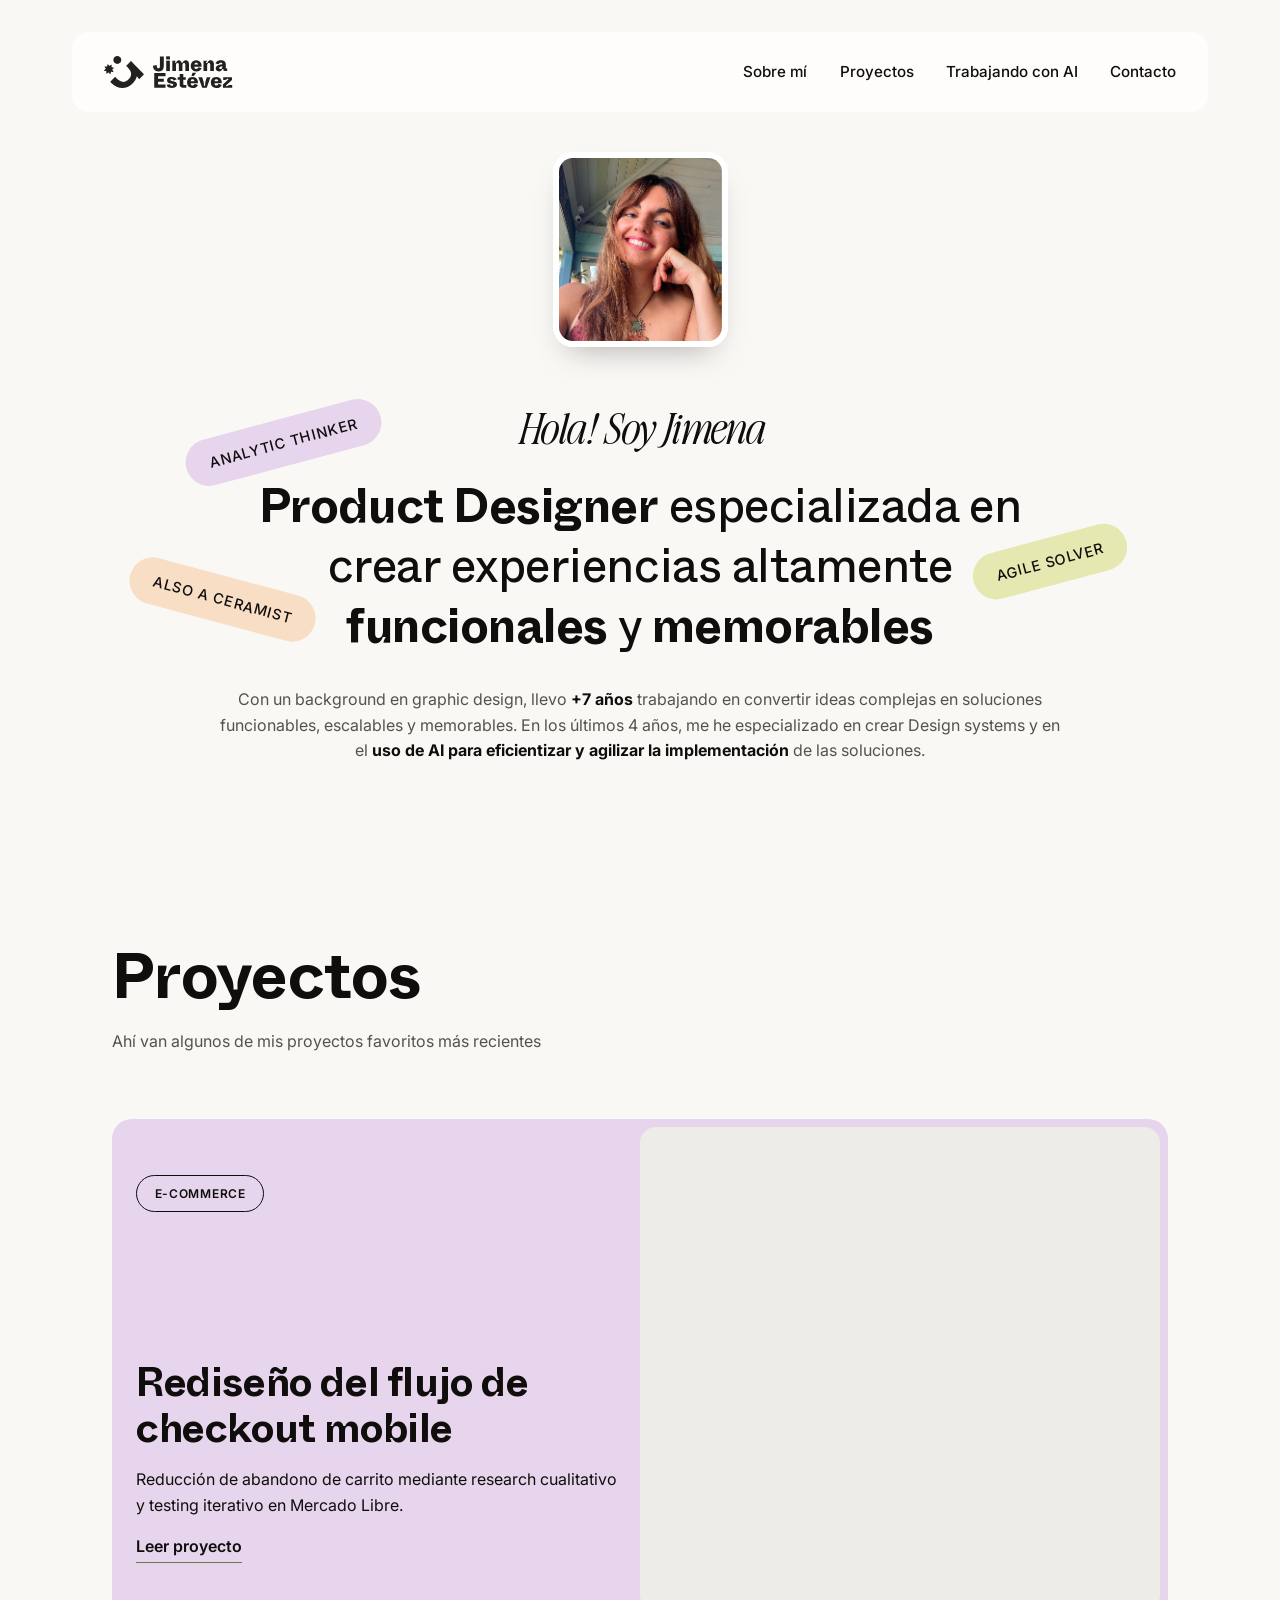
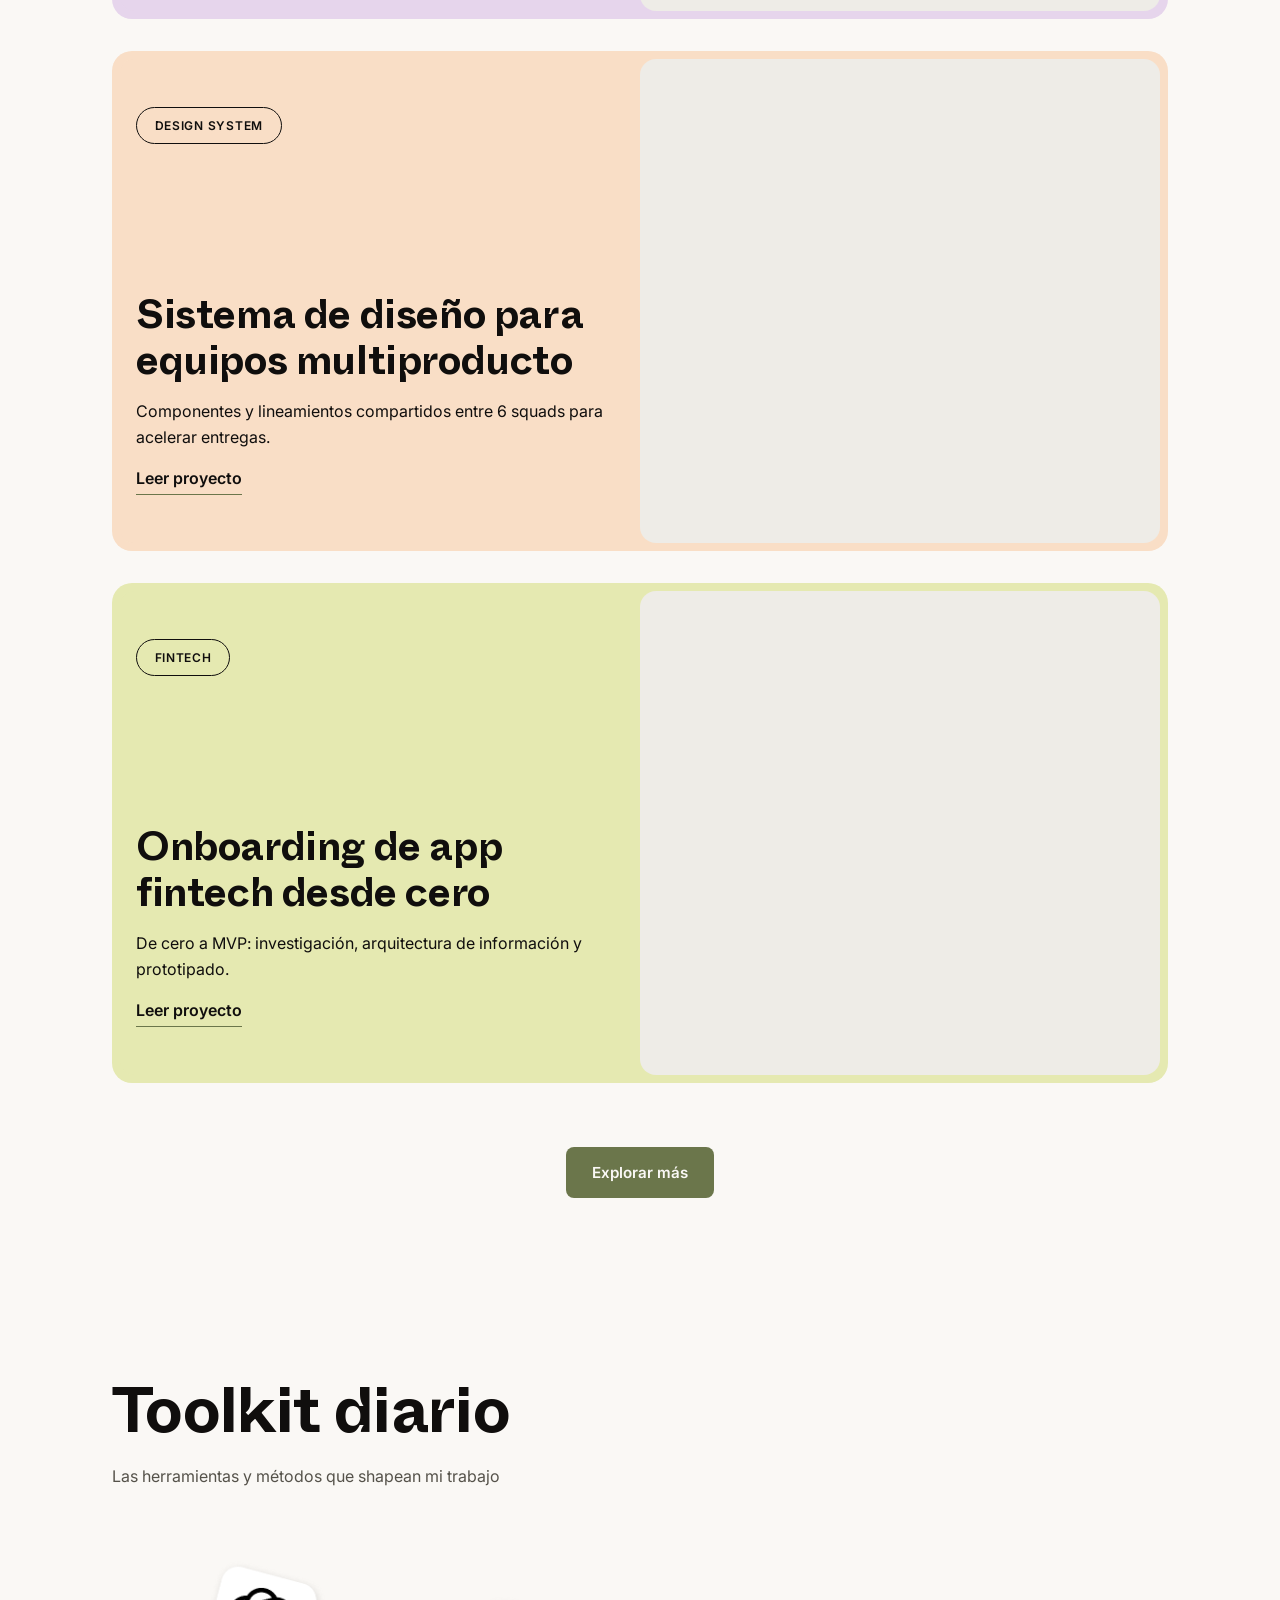
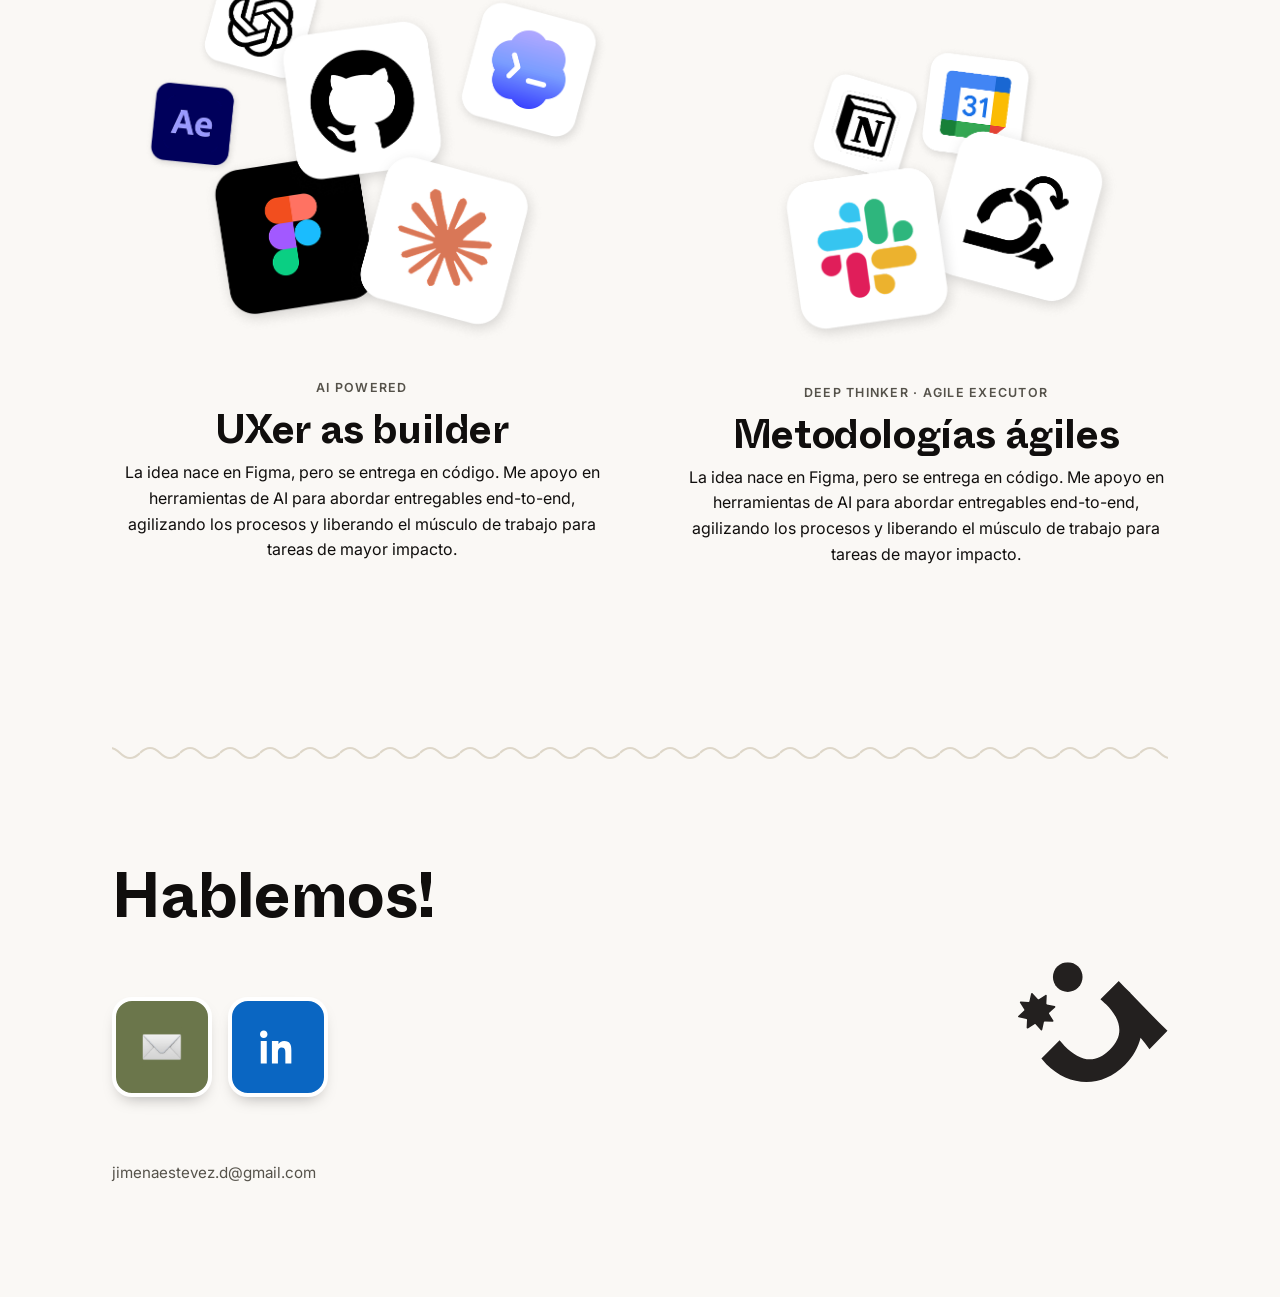
==== index.html @ 54c98e9f "Initial commit: portfolio site Static HTML/CSS/JS portfolio with home, about, projects, case studies" ====
<!DOCTYPE html>
<html lang="es">
<head>
  <meta charset="UTF-8" />
  <meta name="viewport" content="width=device-width, initial-scale=1.0" />
  <title>Jimena Estévez — Senior UX Designer</title>
  <meta name="description" content="Portfolio de Jimena Estévez, Senior UX Designer con 7 años de experiencia en diseño gráfico y 4 años en diseño de experiencia de usuario." />
  <link rel="preconnect" href="https://fonts.googleapis.com" />
  <link rel="preconnect" href="https://fonts.gstatic.com" crossorigin />
  <link href="https://fonts.googleapis.com/css2?family=Inter:wght@400;500;600;700&display=swap" rel="stylesheet" />
  <link rel="stylesheet" href="css/styles.css" />
</head>
<body>

  <header class="site-header">
    <div class="nav">
      <a href="index.html" class="nav-logo">
        <img src="assets/images/Logo-1.svg" alt="Jimena Estévez" />
      </a>
      <nav class="nav-links">
        <a href="about.html" data-text="Sobre mí">Sobre mí</a>
        <a href="projects.html" data-text="Proyectos">Proyectos</a>
        <a href="ai.html" data-text="Trabajando con AI">Trabajando con AI</a>
        <a href="contact.html" data-text="Contacto">Contacto</a>
      </nav>
      <button class="nav-toggle" aria-label="Abrir menú">
        <span></span><span></span><span></span>
      </button>
    </div>
  </header>

  <main>
    <!-- Hero -->
    <section class="hero">
      <div class="wrapper">
        <div class="hero-photo-group">
          <div class="hero-photo-side left">
            <img src="assets/images/foto2.png" alt="" />
          </div>
          <div class="hero-photo-side right">
            <img src="assets/images/foto3.png" alt="" />
          </div>
          <div class="hero-photo">
            <img src="assets/images/foto1.png" alt="Jimena Estévez" />
          </div>
        </div>

        <span class="eyebrow hero-eyebrow">Hola! Soy Jimena</span>

        <div class="hero-headline-wrap">
          <span class="badge-pill badge-1">Analytic thinker</span>
          <span class="badge-pill badge-2">Agile solver</span>
          <span class="badge-pill badge-3">Also a ceramist</span>
          <h1 class="hero-headline">
            <strong>Product Designer</strong> especializada en crear experiencias altamente <strong>funcionales</strong> y <strong>memorables</strong>
          </h1>
        </div>

        <p class="hero-copy">
          Con un background en graphic design, llevo <strong>+7 años</strong> trabajando en
          convertir ideas complejas en soluciones funcionables, escalables y memorables. En los
          últimos 4 años, me he especializado en crear Design systems y en el
          <strong>uso de AI para eficientizar y agilizar la implementación</strong> de las
          soluciones.
        </p>
      </div>
    </section>

    <!-- Proyectos -->
    <section class="section-projects">
      <div class="wrapper">
        <h2>Proyectos</h2>
        <p class="section-subtitle">Ahí van algunos de mis proyectos favoritos más recientes</p>

        <div class="featured-project-list">
          <article class="featured-project-card" style="--panel:#e6d5ec;">
            <div class="featured-project-info">
              <span class="badge-outline">E-commerce</span>
              <h3>Rediseño del flujo de checkout mobile</h3>
              <p>Reducción de abandono de carrito mediante research cualitativo y testing iterativo en Mercado Libre.</p>
              <a href="proyecto-01.html" class="btn-link">Leer proyecto</a>
            </div>
            <div class="featured-project-media"></div>
          </article>

          <article class="featured-project-card" style="--panel:#f9dec6;">
            <div class="featured-project-info">
              <span class="badge-outline">Design System</span>
              <h3>Sistema de diseño para equipos multiproducto</h3>
              <p>Componentes y lineamientos compartidos entre 6 squads para acelerar entregas.</p>
              <a href="proyecto-02.html" class="btn-link">Leer proyecto</a>
            </div>
            <div class="featured-project-media"></div>
          </article>

          <article class="featured-project-card" style="--panel:#e5e9b1;">
            <div class="featured-project-info">
              <span class="badge-outline">Fintech</span>
              <h3>Onboarding de app fintech desde cero</h3>
              <p>De cero a MVP: investigación, arquitectura de información y prototipado.</p>
              <a href="proyecto-03.html" class="btn-link">Leer proyecto</a>
            </div>
            <div class="featured-project-media"></div>
          </article>
        </div>

        <div class="btn-center">
          <a href="projects.html" class="btn btn-accent">Explorar más</a>
        </div>
      </div>
    </section>

    <!-- Toolkit diario -->
    <section class="section-toolkit">
      <div class="wrapper">
        <h2>Toolkit diario</h2>
        <p class="section-subtitle">Las herramientas y métodos que shapean mi trabajo</p>

        <div class="toolkit-grid">
          <div class="toolkit-item">
            <img src="assets/images/builder.png" alt="OpenAI, GitHub, Figma, Adobe After Effects" />
            <span class="toolkit-label">AI powered</span>
            <h3>UXer as builder</h3>
            <p>La idea nace en Figma, pero se entrega en código. Me apoyo en herramientas de AI para abordar entregables end-to-end, agilizando los procesos y liberando el músculo de trabajo para tareas de mayor impacto.</p>
          </div>
          <div class="toolkit-item">
            <img src="assets/images/agile.png" alt="Notion, Google Calendar, Slack" />
            <span class="toolkit-label">Deep thinker · Agile executor</span>
            <h3>Metodologías ágiles</h3>
            <p>La idea nace en Figma, pero se entrega en código. Me apoyo en herramientas de AI para abordar entregables end-to-end, agilizando los procesos y liberando el músculo de trabajo para tareas de mayor impacto.</p>
          </div>
        </div>
      </div>
    </section>
  </main>

  <footer class="site-footer" id="contacto">
    <div class="wrapper">
      <div class="wave-divider" aria-hidden="true"></div>
      <div class="footer-cta-inner">
        <div>
          <h2>Hablemos!</h2>
          <div class="footer-contact-icons">
            <a href="mailto:jimenaestevez.d@gmail.com" class="footer-icon-btn footer-icon-email" aria-label="Enviar email">
              <img src="assets/images/email-icon.png" alt="" />
            </a>
            <a href="https://www.linkedin.com/" target="_blank" rel="noopener" class="footer-icon-btn footer-icon-linkedin" aria-label="LinkedIn">
              <svg viewBox="0 0 24 24" fill="white">
                <path d="M4.98 3.5C4.98 4.88 3.87 6 2.5 6S0 4.88 0 3.5 1.12 1 2.5 1s2.48 1.12 2.48 2.5zM.5 8h4V23h-4V8zM8.5 8h3.8v2.06h.05c.53-1 1.83-2.06 3.77-2.06 4.03 0 4.78 2.65 4.78 6.1V23h-4v-6.9c0-1.65-.03-3.77-2.3-3.77-2.3 0-2.65 1.8-2.65 3.65V23h-4V8z"/>
              </svg>
            </a>
          </div>
          <p class="footer-email">jimenaestevez.d@gmail.com</p>
        </div>
        <img src="assets/images/Logo.svg" alt="" class="footer-mark" aria-hidden="true" />
      </div>
    </div>
  </footer>

  <script src="js/main.js"></script>
</body>
</html>
---- css/styles.css ----
/* ==========================================================================
   Portfolio UX Designer — Hoja de estilos principal
   ========================================================================== */

/* ---- Tipografías propias (auto-hospedadas) ---- */
@font-face {
  font-family: 'Whyte Plus';
  src: url('../assets/fonts/ABCWhytePlusVariable-Trial.ttf') format('truetype');
  font-weight: 100 1000;
  font-style: normal;
  font-display: swap;
}

@font-face {
  font-family: 'Awesome Serif';
  src: url('../assets/fonts/AwesomeSerif-Italic-VF.ttf') format('truetype');
  font-weight: 300 700;
  font-style: italic;
  font-display: swap;
}

/* ---- Reset básico ---- */
*,
*::before,
*::after {
  box-sizing: border-box;
  margin: 0;
  padding: 0;
}

html {
  scroll-behavior: smooth;
}

img {
  max-width: 100%;
  display: block;
}

a {
  color: inherit;
  text-decoration: none;
}

ul {
  list-style: none;
}

button {
  font: inherit;
  cursor: pointer;
  border: none;
  background: none;
}

/* ---- Variables ---- */
:root {
  /* Paleta (moodboard Figma) */
  --color-bg: #faf8f5;
  --color-bg-alt: #e6ddd9;
  --color-ink: #100e0d;
  --color-ink-soft: #55524a;
  --color-accent: #6b764b;
  --color-accent-soft: #f9dec6;
  --color-line: #ded7c9;
  --color-card: #ffffff;

  --color-peach: #f9dec6;
  --color-lime: #e5e9b1;
  --color-lilac: #e6d5ec;
  --color-rose: #e6ddd9;

  /* Tipografía */
  --font-display: 'Whyte Plus', -apple-system, BlinkMacSystemFont, 'Segoe UI', sans-serif;
  --font-accent: 'Awesome Serif', Georgia, 'Times New Roman', serif;
  --font-body: 'Inter', -apple-system, BlinkMacSystemFont, 'Segoe UI', sans-serif;

  /* Espaciado */
  --space-xs: 0.5rem;
  --space-sm: 1rem;
  --space-md: 2rem;
  --space-lg: 4rem;
  --space-xl: 7rem;

  /* Layout */
  --max-width: 1120px;
  --radius: 4px;
}

body {
  font-family: var(--font-body);
  color: var(--color-ink);
  background-color: var(--color-bg);
  line-height: 1.6;
  font-size: 16px;
  -webkit-font-smoothing: antialiased;
}

.wrapper {
  max-width: var(--max-width);
  margin: 0 auto;
  padding: 0 var(--space-md);
}

section {
  padding: var(--space-xl) 0;
}

/* ---- Tipografía general ---- */
h1, h2, h3, h4 {
  font-family: var(--font-display);
  font-weight: 700;
  font-variation-settings: 'INKT' 1;
  line-height: 1.15;
  letter-spacing: -0.01em;
}

h1 { font-size: clamp(2.4rem, 5vw, 4.2rem); }
h2 { font-size: 64px; }
h3 { font-size: 40px; }

p {
  color: var(--color-ink-soft);
  max-width: 62ch;
}

.eyebrow {
  font-family: var(--font-accent);
  font-style: italic;
  font-weight: 400;
  font-size: 1.15rem;
  color: var(--color-ink);
  display: inline-block;
  margin-bottom: var(--space-sm);
}

.section-head {
  display: flex;
  justify-content: space-between;
  align-items: flex-end;
  gap: var(--space-md);
  margin-bottom: var(--space-lg);
  flex-wrap: wrap;
}

.section-subtitle {
  margin-top: 16px;
  margin-bottom: var(--space-lg);
}

/* ---- Botones ---- */
.btn {
  display: inline-flex;
  align-items: center;
  gap: 0.5rem;
  padding: 0.85rem 1.6rem;
  border-radius: var(--radius);
  font-weight: 600;
  font-size: 0.95rem;
  transition: all 0.2s ease;
  white-space: nowrap;
}

.btn-primary {
  background-color: var(--color-ink);
  color: var(--color-bg);
}

.btn-primary:hover {
  background-color: var(--color-accent);
}

.btn-outline {
  border: 1.5px solid var(--color-ink);
  color: var(--color-ink);
}

.btn-outline:hover {
  border-color: var(--color-accent);
  color: var(--color-accent);
}

.btn-link {
  color: var(--color-ink);
  font-weight: 600;
  border-bottom: 1.5px solid var(--color-accent);
  padding-bottom: 2px;
}

.btn-link:hover {
  color: var(--color-accent);
}

.btn-accent {
  background-color: var(--color-accent);
  color: var(--color-bg);
  border-radius: 8px;
}

.btn-accent:hover {
  background-color: #4a5432;
}

.btn-center {
  display: flex;
  justify-content: center;
  margin-top: var(--space-lg);
}

.section-projects {
  padding-bottom: 88px;
}

.section-toolkit {
  padding-top: 88px;
}

/* ---- Header / Navegación ---- */
.site-header {
  position: sticky;
  top: 32px;
  z-index: 100;
  margin: 32px 72px 0;
  border-radius: 16px;
  background-color: rgba(255, 255, 255, 0.7);
  backdrop-filter: blur(8px);
}

.nav {
  display: flex;
  align-items: center;
  justify-content: space-between;
  padding: 24px 32px;
}

.nav-logo {
  display: flex;
  align-items: center;
}

.nav-logo img {
  height: 32px;
  width: auto;
}

.nav-links {
  display: flex;
  align-items: center;
  gap: var(--space-md);
}

.nav-links a {
  display: inline-block;
  position: relative;
  font-size: 0.95rem;
  font-weight: 500;
  color: var(--color-ink);
}

.nav-links a::after {
  content: attr(data-text);
  display: block;
  height: 0;
  font-weight: 600;
  visibility: hidden;
  overflow: hidden;
}

.nav-links a:hover {
  font-weight: 600;
}

.nav-links a.active {
  font-weight: 600;
  text-decoration: underline;
  text-underline-offset: 4px;
}

.nav-toggle {
  display: none;
  flex-direction: column;
  gap: 5px;
}

.nav-toggle span {
  width: 24px;
  height: 2px;
  background-color: var(--color-ink);
}

/* ---- Hero ---- */
.hero {
  padding-top: 40px;
  padding-bottom: var(--space-lg);
  text-align: center;
}

.hero-actions {
  display: flex;
  gap: var(--space-sm);
  flex-wrap: wrap;
}

.hero-photo-group {
  position: relative;
  width: 175px;
  height: 195px;
  margin: 0 auto 48px;
}

.hero-photo,
.hero-photo-side {
  position: absolute;
  top: 0;
  left: 0;
  border-radius: 20px;
  overflow: hidden;
  border: 6px solid var(--color-card);
  box-shadow: 0 16px 32px -16px rgba(16, 14, 13, 0.35);
}

.hero-photo {
  width: 175px;
  height: 195px;
}

.hero-photo-side {
  height: 170px;
  aspect-ratio: 175 / 195;
}

.hero-photo img,
.hero-photo-side img {
  width: 100%;
  height: 100%;
  object-fit: cover;
}

.hero-photo {
  z-index: 3;
}

.hero-photo-side {
  z-index: 1;
  opacity: 0;
  transform: translate(0, 10px) scale(0.85) rotate(0deg);
  transition: transform 0.6s linear(0.0000, 0.0140, 0.0522, 0.1092, 0.1800, 0.2603, 0.3460, 0.4340, 0.5213, 0.6058, 0.6857, 0.7596, 0.8266, 0.8862, 0.9381, 0.9823, 1.0189, 1.0484, 1.0712, 1.0879, 1.0993, 1.1059, 1.1084, 1.1075, 1.1039, 1.0981, 1.0907, 1.0822, 1.0730, 1.0634, 1.0539, 1.0447, 1.0359, 1.0277, 1.0203, 1.0137, 1.0078, 1.0029, 0.9987, 0.9954, 0.9928, 0.9908, 0.9895, 0.9886, 0.9883, 0.9883, 0.9886, 0.9892, 0.9900, 0.9909, 0.9919, 0.9929, 0.9939, 0.9949, 0.9959, 0.9968, 0.9976, 0.9984, 0.9990, 0.9996, 1.0000), opacity 0.3s ease;
}

.hero-photo-side.left {
  z-index: 2;
}

.hero-photo-group:hover .hero-photo-side.left {
  opacity: 1;
  transform: translate(-120px, 52px) rotate(-15deg) scale(1);
}

.hero-photo-group:hover .hero-photo-side.right {
  opacity: 1;
  transform: translate(120px, 52px) rotate(15deg) scale(1);
}

.hero-eyebrow {
  text-align: center;
  font-size: 40px;
}

.hero-headline-wrap {
  position: relative;
  max-width: 850px;
  margin: 0 auto;
}

.hero-headline {
  font-family: var(--font-display);
  font-weight: 400;
  font-variation-settings: 'INKT' 0;
  font-size: clamp(1.8rem, 4vw, 3rem);
  line-height: 1.25;
  letter-spacing: -0.01em;
}

.hero-headline strong {
  font-weight: 700;
  font-variation-settings: 'INKT' 1;
}

.badge-pill {
  position: absolute;
  display: inline-block;
  padding: 12px 24px;
  border-radius: 999px;
  font-size: 0.9rem;
  font-weight: 500;
  text-transform: uppercase;
  letter-spacing: 0.06em;
  color: var(--color-ink);
  white-space: nowrap;
}

.badge-1 {
  top: -3.5rem;
  left: -2rem;
  background-color: var(--color-lilac);
  transform: rotate(-15deg);
}

.badge-2 {
  top: 35%;
  right: -4rem;
  background-color: var(--color-lime);
  transform: rotate(-15deg);
}

.badge-3 {
  bottom: 2rem;
  left: -5.5rem;
  background-color: var(--color-peach);
  transform: rotate(15deg);
}

.hero-copy {
  max-width: 850px;
  margin: var(--space-md) auto 0;
  text-align: center;
}

.hero-copy strong {
  color: var(--color-ink);
}

/* ---- Project cards / grid ---- */
.project-grid {
  display: grid;
  grid-template-columns: repeat(2, 1fr);
  gap: var(--space-md);
}

.project-card {
  background-color: var(--color-card);
  border: 1px solid var(--color-line);
  border-radius: var(--radius);
  overflow: hidden;
  transition: transform 0.2s ease, box-shadow 0.2s ease;
  display: flex;
  flex-direction: column;
}

.project-card:hover {
  transform: translateY(-4px);
  box-shadow: 0 16px 32px -20px rgba(28, 27, 25, 0.25);
}

.project-thumb {
  aspect-ratio: 16 / 11;
  background-color: var(--thumb, var(--color-peach));
  display: flex;
  align-items: center;
  justify-content: center;
  color: var(--color-ink);
  font-family: var(--font-display);
  font-weight: 700;
  font-size: 1rem;
  letter-spacing: 0.02em;
}

.project-body {
  padding: var(--space-md);
  flex: 1;
  display: flex;
  flex-direction: column;
  gap: 0.6rem;
}

.project-tags {
  display: flex;
  gap: 0.4rem;
  flex-wrap: wrap;
  margin-bottom: 0.2rem;
}

.tag {
  font-size: 0.72rem;
  font-weight: 600;
  text-transform: uppercase;
  letter-spacing: 0.06em;
  color: var(--color-ink-soft);
  background-color: var(--color-bg-alt);
  padding: 0.25rem 0.6rem;
  border-radius: 999px;
}

.project-body h3 a {
  transition: color 0.2s ease;
}

.project-body h3 a:hover {
  color: var(--color-accent);
}

.project-meta {
  margin-top: auto;
  padding-top: var(--space-sm);
  display: flex;
  justify-content: space-between;
  font-size: 0.85rem;
  color: var(--color-ink-soft);
  border-top: 1px solid var(--color-line);
}

/* ---- Featured project cards (home) ---- */
.featured-project-list {
  display: flex;
  flex-direction: column;
  gap: var(--space-md);
}

.featured-project-card {
  display: grid;
  grid-template-columns: 1fr 1fr;
  height: 500px;
  padding: 8px;
  border-radius: 20px;
  overflow: hidden;
  background-color: var(--panel, var(--color-peach));
  transition: filter 0.2s ease;
}

.featured-project-card:hover {
  filter: brightness(0.94);
}

.featured-project-info {
  background-color: var(--panel, var(--color-peach));
  padding: 48px 16px;
  border-radius: 14px 0 0 14px;
  display: flex;
  flex-direction: column;
  gap: var(--space-sm);
}

.badge-outline {
  display: inline-flex;
  align-self: flex-start;
  padding: 0.5rem 1.1rem;
  border: 1.5px solid var(--color-ink);
  border-radius: 999px;
  font-size: 0.75rem;
  font-weight: 600;
  text-transform: uppercase;
  letter-spacing: 0.06em;
  margin-bottom: auto;
}

.featured-project-info h3 {
  font-size: 40px;
}

.featured-project-info p {
  color: var(--color-ink);
}

.featured-project-info .btn-link {
  display: inline-flex;
  align-items: center;
  align-self: flex-start;
}

.featured-project-info .btn-link::after {
  content: '→';
  display: inline-block;
  width: 0;
  opacity: 0;
  overflow: hidden;
  transition: width 0.2s ease, opacity 0.2s ease, margin-left 0.2s ease;
}

.featured-project-info .btn-link:hover::after {
  width: 1em;
  opacity: 1;
  margin-left: 6px;
}

.featured-project-info .btn-link:hover {
  color: var(--color-ink);
}

.featured-project-media {
  background-color: #eeece7;
  border-radius: 16px;
}

/* ---- Sección alterna ---- */
.section-alt {
  background-color: var(--color-bg-alt);
}

/* ---- Skills ---- */
.skills-grid {
  display: grid;
  grid-template-columns: repeat(3, 1fr);
  gap: var(--space-md);
}

.skill-card {
  padding: var(--space-md);
  background-color: var(--color-card);
  border: 1px solid var(--color-line);
  border-radius: var(--radius);
}

.skill-card h3 {
  margin-bottom: 0.6rem;
}

.skill-card ul li {
  color: var(--color-ink-soft);
  font-size: 0.92rem;
  padding: 0.2rem 0;
}

/* ---- Toolkit diario ---- */
.toolkit-grid {
  display: grid;
  grid-template-columns: repeat(2, 1fr);
  gap: var(--space-lg);
}

.toolkit-item {
  text-align: center;
}

.toolkit-item img {
  max-width: 500px;
  margin: 0 auto var(--space-md);
}

.toolkit-label {
  display: block;
  font-size: 0.78rem;
  font-weight: 600;
  text-transform: uppercase;
  letter-spacing: 0.1em;
  color: var(--color-ink-soft);
  margin-bottom: 0.5rem;
}

.toolkit-item p {
  margin: 0.5rem auto 0;
  max-width: 48ch;
  color: var(--color-ink);
}

/* ---- Divisor ondulado ---- */
.wave-divider {
  height: 20px;
  margin: 0 auto 96px;
  max-width: var(--max-width);
  background-image: url("data:image/svg+xml,%3Csvg xmlns='http://www.w3.org/2000/svg' width='40' height='20' viewBox='0 0 40 20'%3E%3Cpath d='M0 10 Q10 0 20 10 T40 10' fill='none' stroke='%23ded7c9' stroke-width='2'/%3E%3C/svg%3E");
  background-repeat: repeat-x;
  background-position: center;
}

/* ---- CTA final ---- */
.cta-band {
  text-align: center;
  padding: var(--space-xl) 0;
}

.cta-band h2 {
  margin-bottom: var(--space-sm);
}

.cta-band p {
  margin: 0 auto var(--space-md);
}

.cta-band .hero-actions {
  justify-content: center;
}

/* ---- Footer ---- */
.site-footer {
  padding: var(--space-lg) 0 var(--space-xl);
}

.footer-cta-inner {
  position: relative;
  display: grid;
  grid-template-columns: 1fr 1fr;
  align-items: center;
  min-height: 260px;
}

.footer-cta-inner h2 {
  margin-bottom: 64px;
}

.footer-contact-icons {
  display: flex;
  gap: var(--space-sm);
  margin-bottom: 64px;
}

.footer-icon-btn {
  width: 100px;
  height: 100px;
  border-radius: 20px;
  display: flex;
  align-items: center;
  justify-content: center;
  border: 4px solid var(--color-card);
  box-shadow: 0 8px 16px -8px rgba(16, 14, 13, 0.35);
  transition: transform 0.2s ease;
}

.footer-icon-btn:hover {
  transform: translateY(-3px);
}

.footer-icon-btn svg {
  width: 36px;
  height: 36px;
}

.footer-icon-btn img {
  width: 40px;
  height: 40px;
}

.footer-icon-email {
  background-color: var(--color-accent);
}

.footer-icon-linkedin {
  background-color: #0a66c2;
}

.footer-email {
  color: var(--color-ink-soft);
  font-size: 0.95rem;
}

.footer-mark {
  position: absolute;
  right: 0;
  top: 50%;
  transform: translateY(-50%);
  width: 150px;
}

/* ---- Page header (páginas internas) ---- */
.page-header {
  padding: var(--space-lg) 0 var(--space-md);
}

.breadcrumb {
  font-size: 0.85rem;
  color: var(--color-ink-soft);
  margin-bottom: var(--space-sm);
}

.breadcrumb a:hover {
  color: var(--color-accent);
}

/* ---- Sobre mí / timeline ---- */
.about-grid {
  display: grid;
  grid-template-columns: 0.8fr 1.2fr;
  gap: var(--space-lg);
  align-items: start;
}

.about-photo {
  aspect-ratio: 3 / 4;
  border-radius: var(--radius);
  background-color: var(--color-lilac);
  border: 1px solid var(--color-line);
  display: flex;
  align-items: center;
  justify-content: center;
  color: var(--color-ink);
  font-family: var(--font-display);
  font-weight: 700;
  text-align: center;
  padding: var(--space-md);
  position: sticky;
  top: 100px;
}

.about-copy p {
  margin-bottom: var(--space-sm);
  max-width: 68ch;
}

.timeline {
  margin-top: var(--space-lg);
  border-left: 2px solid var(--color-line);
}

.timeline-item {
  position: relative;
  padding: 0 0 var(--space-lg) var(--space-md);
}

.timeline-item::before {
  content: '';
  position: absolute;
  left: -7px;
  top: 4px;
  width: 12px;
  height: 12px;
  border-radius: 50%;
  background-color: var(--color-accent);
  border: 3px solid var(--color-bg);
}

.timeline-item:last-child {
  padding-bottom: 0;
}

.timeline-date {
  font-size: 0.8rem;
  text-transform: uppercase;
  letter-spacing: 0.08em;
  color: var(--color-accent);
  font-weight: 600;
  display: block;
  margin-bottom: 0.3rem;
}

.timeline-item h3 {
  margin-bottom: 0.3rem;
}

.timeline-item p {
  margin-bottom: 0.4rem;
}

/* ---- Case study ---- */
.case-hero {
  padding: var(--space-lg) 0 var(--space-md);
}

.case-meta-grid {
  display: grid;
  grid-template-columns: repeat(4, 1fr);
  gap: var(--space-md);
  padding: var(--space-md) 0;
  margin-top: var(--space-md);
  border-top: 1px solid var(--color-line);
  border-bottom: 1px solid var(--color-line);
}

.case-meta-item h4 {
  font-family: var(--font-body);
  font-size: 0.78rem;
  text-transform: uppercase;
  letter-spacing: 0.08em;
  color: var(--color-ink-soft);
  margin-bottom: 0.4rem;
}

.case-cover {
  aspect-ratio: 16 / 8;
  border-radius: var(--radius);
  margin: var(--space-lg) 0;
  background-color: var(--thumb, var(--color-peach));
  display: flex;
  align-items: center;
  justify-content: center;
  color: var(--color-ink);
  font-family: var(--font-display);
  font-weight: 700;
}

.case-block {
  max-width: 72ch;
  margin: 0 auto var(--space-lg);
}

.case-block h2 {
  margin-bottom: var(--space-sm);
}

.case-block p + p,
.case-block ul {
  margin-top: var(--space-sm);
}

.case-block ul li {
  color: var(--color-ink-soft);
  padding-left: 1.2rem;
  position: relative;
  margin-bottom: 0.4rem;
}

.case-block ul li::before {
  content: '—';
  position: absolute;
  left: 0;
  color: var(--color-accent);
}

.case-image-row {
  display: grid;
  grid-template-columns: 1fr 1fr;
  gap: var(--space-md);
  max-width: 900px;
  margin: 0 auto var(--space-lg);
}

.case-image {
  aspect-ratio: 4 / 3;
  border-radius: var(--radius);
  background-color: var(--color-bg-alt);
  border: 1px solid var(--color-line);
  display: flex;
  align-items: center;
  justify-content: center;
  color: var(--color-ink-soft);
  font-size: 0.85rem;
  text-align: center;
  padding: var(--space-sm);
}

.case-nav {
  display: flex;
  justify-content: space-between;
  padding: var(--space-lg) 0;
  border-top: 1px solid var(--color-line);
  gap: var(--space-md);
  flex-wrap: wrap;
}

.case-nav-link {
  max-width: 45%;
}

.case-nav-link .eyebrow {
  margin-bottom: 0.3rem;
}

.case-nav-link.next {
  text-align: right;
  margin-left: auto;
}

/* ---- Formulario de contacto ---- */
.contact-grid {
  display: grid;
  grid-template-columns: 1fr 1fr;
  gap: var(--space-lg);
}

.form-field {
  margin-bottom: var(--space-sm);
}

.form-field label {
  display: block;
  font-size: 0.85rem;
  font-weight: 600;
  margin-bottom: 0.4rem;
}

.form-field input,
.form-field textarea {
  width: 100%;
  padding: 0.85rem 1rem;
  border: 1.5px solid var(--color-line);
  border-radius: var(--radius);
  font: inherit;
  background-color: var(--color-card);
  color: var(--color-ink);
}

.form-field input:focus,
.form-field textarea:focus {
  outline: none;
  border-color: var(--color-accent);
}

.form-note {
  font-size: 0.82rem;
  margin-top: var(--space-sm);
  color: var(--color-ink-soft);
}

.contact-info-list {
  margin-top: var(--space-md);
}

.contact-info-list li {
  padding: var(--space-sm) 0;
  border-bottom: 1px solid var(--color-line);
}

.contact-info-list h4 {
  font-size: 0.78rem;
  text-transform: uppercase;
  letter-spacing: 0.08em;
  color: var(--color-ink-soft);
  margin-bottom: 0.3rem;
}

.contact-info-list a {
  font-size: 1.05rem;
  font-weight: 500;
}

.contact-info-list a:hover {
  color: var(--color-accent);
}

/* ---- Utilidades ---- */
.text-center { text-align: center; }
.mt-lg { margin-top: var(--space-lg); }

/* ==========================================================================
   Responsive
   ========================================================================== */
@media (max-width: 860px) {
  .nav-links {
    position: absolute;
    top: 100%;
    left: 0;
    right: 0;
    background-color: var(--color-bg);
    flex-direction: column;
    align-items: flex-start;
    padding: var(--space-md);
    gap: var(--space-sm);
    border-bottom: 1px solid var(--color-line);
    transform: translateY(-150%);
    transition: transform 0.25s ease;
  }

  .nav-links.open {
    transform: translateY(0);
  }

  .nav-toggle {
    display: flex;
  }

  .about-grid,
  .contact-grid {
    grid-template-columns: 1fr;
  }

  .about-photo {
    position: static;
    max-width: 280px;
  }

  .project-grid,
  .skills-grid,
  .case-meta-grid,
  .case-image-row,
  .toolkit-grid {
    grid-template-columns: repeat(2, 1fr);
  }

  .featured-project-card {
    grid-template-columns: 1fr;
    height: auto;
  }

  .featured-project-info {
    border-radius: 14px 14px 0 0;
  }

  .featured-project-media {
    min-height: 220px;
  }

  .site-header {
    margin: 16px;
  }

  .footer-cta-inner {
    grid-template-columns: 1fr;
  }

  .footer-mark {
    position: static;
    margin-top: var(--space-lg);
    width: 100px;
  }
}

@media (max-width: 560px) {
  .project-grid,
  .skills-grid,
  .case-meta-grid,
  .case-image-row,
  .toolkit-grid {
    grid-template-columns: 1fr;
  }

  .hero-headline-wrap {
    padding: 0 1.5rem;
  }

  .badge-pill {
    font-size: 0.62rem;
    padding: 0.4rem 0.9rem;
  }

  .badge-1 { left: -0.5rem; }
  .badge-2 { right: -0.5rem; }
  .badge-3 { left: -0.5rem; }

  .case-nav {
    flex-direction: column;
  }

  .case-nav-link,
  .case-nav-link.next {
    max-width: 100%;
    text-align: left;
    margin-left: 0;
  }

  section { padding: var(--space-lg) 0; }
}
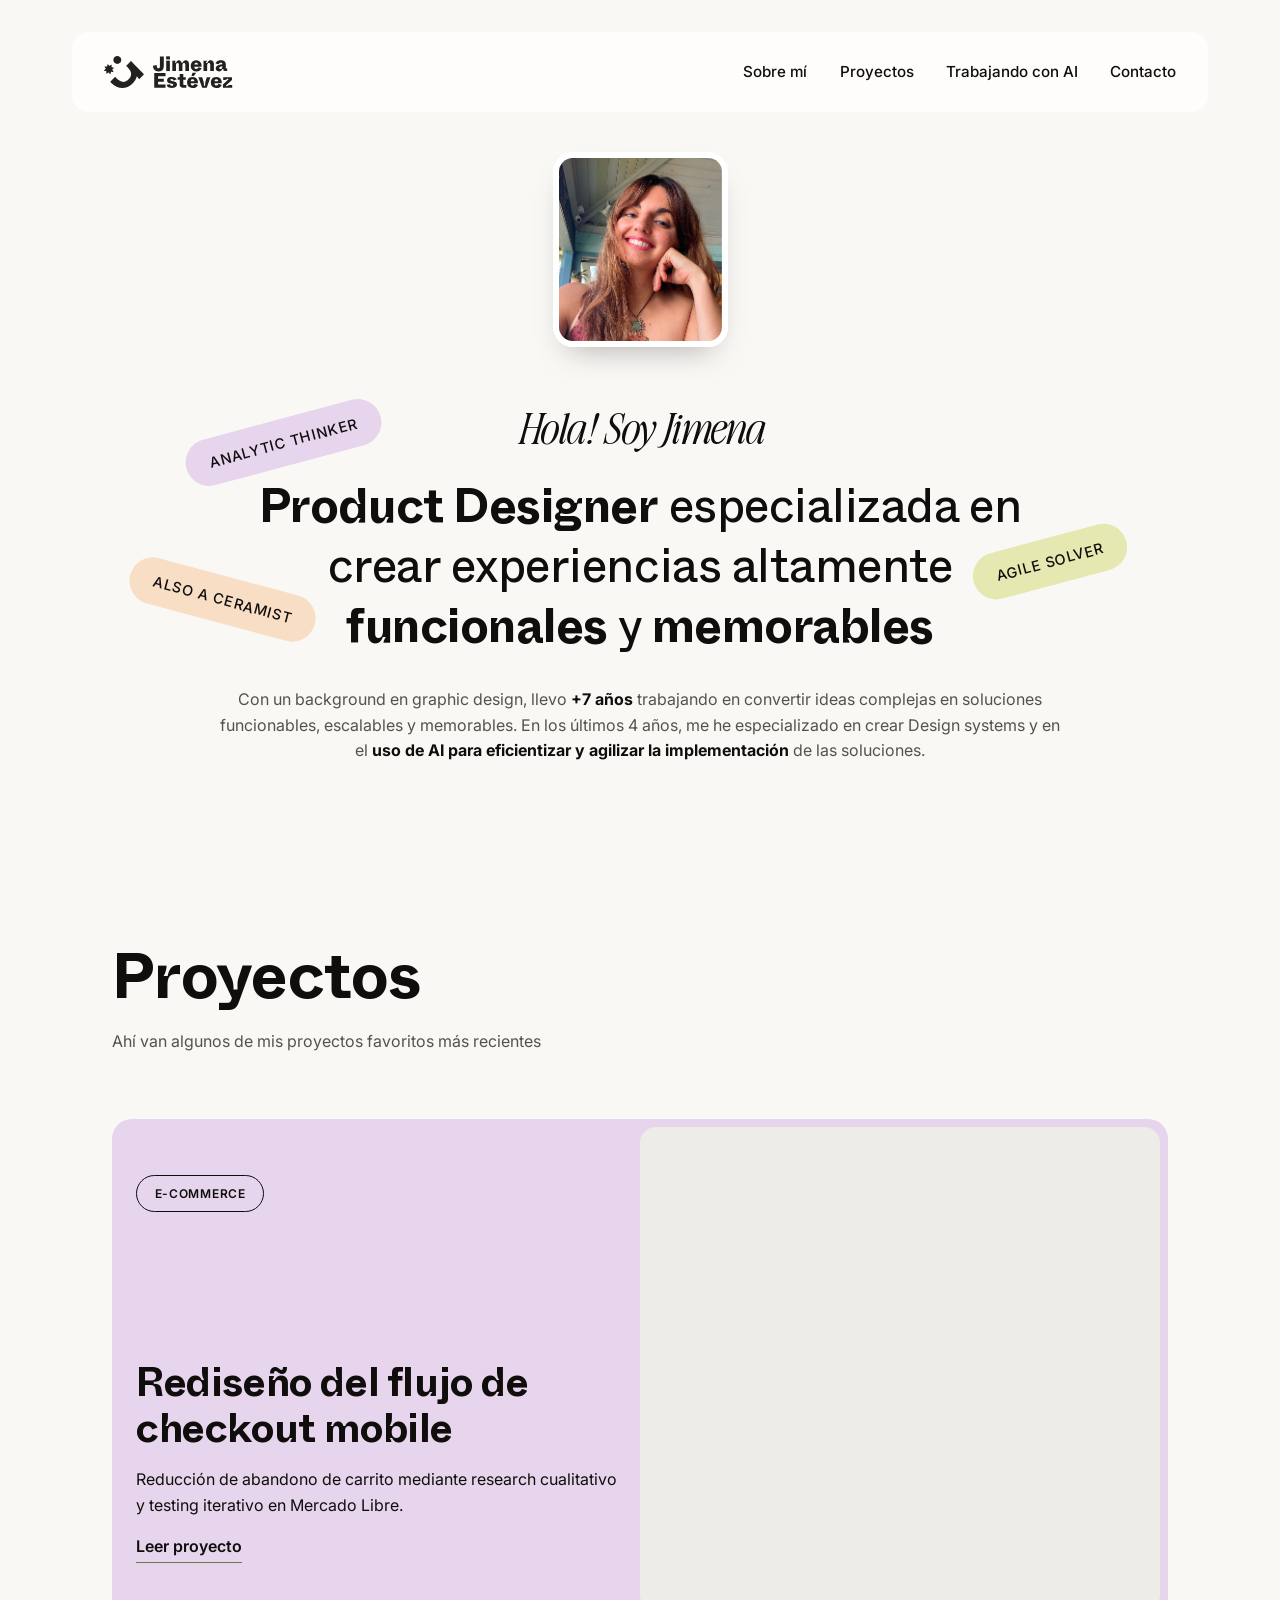
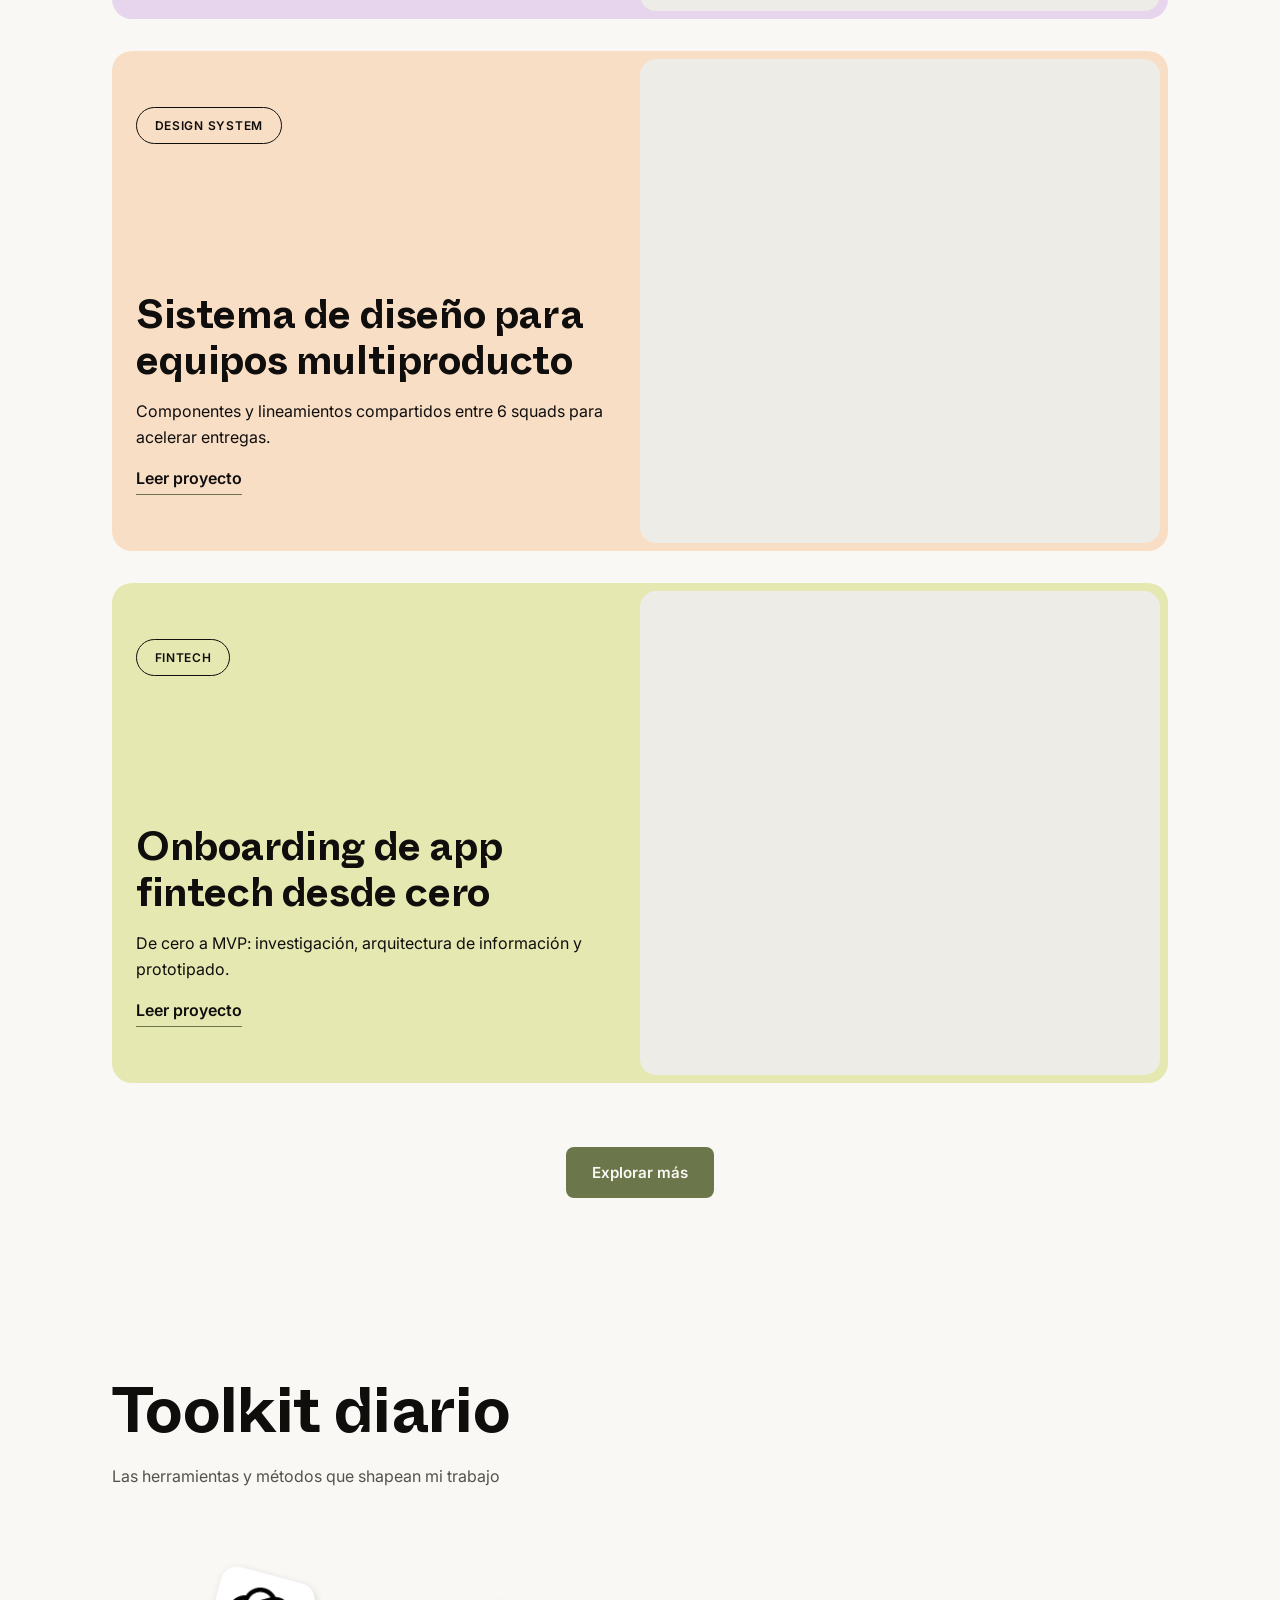
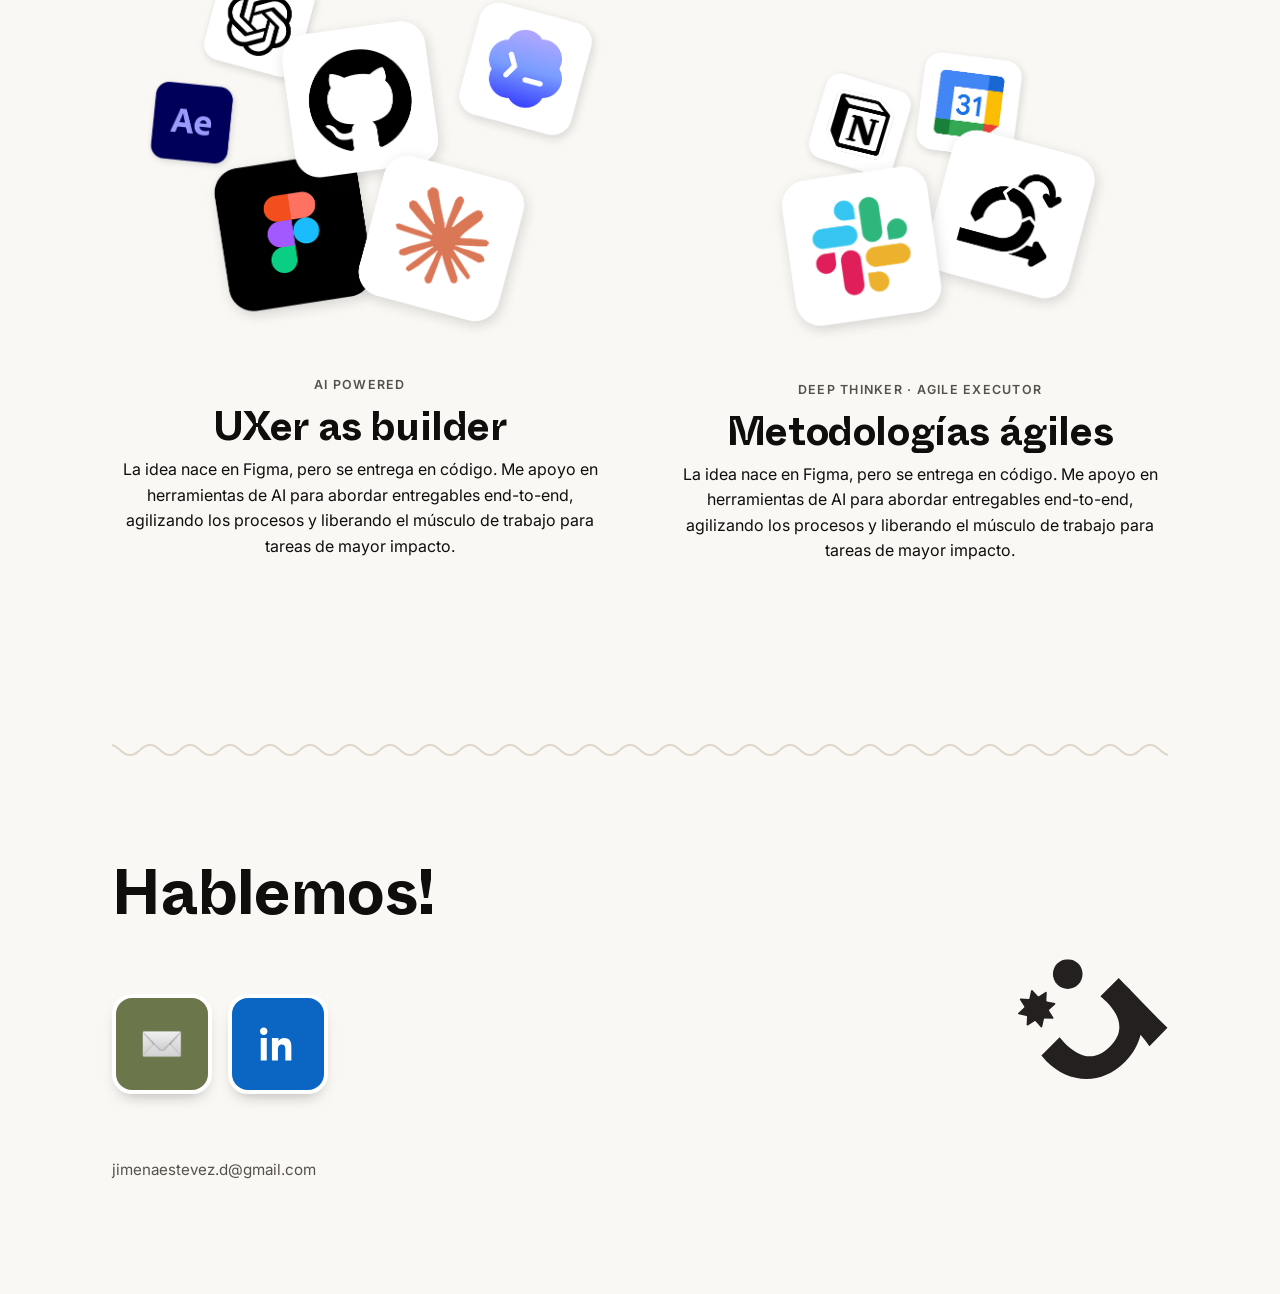
==== commit 8805220f: "Add favicon, fix mobile responsiveness, and hero photo click-to-expand - Add color-scheme-aware SVG " ====
--- a/index.html
+++ b/index.html
@@ -8,6 +8,7 @@
   <link rel="preconnect" href="https://fonts.googleapis.com" />
   <link rel="preconnect" href="https://fonts.gstatic.com" crossorigin />
   <link href="https://fonts.googleapis.com/css2?family=Inter:wght@400;500;600;700&display=swap" rel="stylesheet" />
+  <link rel="icon" type="image/svg+xml" href="assets/images/favicon.svg" />
   <link rel="stylesheet" href="css/styles.css" />
 </head>
 <body>
--- a/css/styles.css
+++ b/css/styles.css
@@ -351,14 +351,20 @@
   z-index: 2;
 }
 
-.hero-photo-group:hover .hero-photo-side.left {
+.hero-photo-group:hover .hero-photo-side.left,
+.hero-photo-group.expanded .hero-photo-side.left {
   opacity: 1;
   transform: translate(-120px, 52px) rotate(-15deg) scale(1);
 }
 
-.hero-photo-group:hover .hero-photo-side.right {
+.hero-photo-group:hover .hero-photo-side.right,
+.hero-photo-group.expanded .hero-photo-side.right {
   opacity: 1;
   transform: translate(120px, 52px) rotate(15deg) scale(1);
+}
+
+.hero-photo-group {
+  cursor: pointer;
 }
 
 .hero-eyebrow {
@@ -628,11 +634,12 @@
 }
 
 .toolkit-item {
+  min-width: 0;
   text-align: center;
 }
 
 .toolkit-item img {
-  max-width: 500px;
+  max-width: min(500px, 100%);
   margin: 0 auto var(--space-md);
 }
 
@@ -1067,18 +1074,58 @@
   .featured-project-card {
     grid-template-columns: 1fr;
     height: auto;
+    padding: 16px 8px;
   }
 
   .featured-project-info {
     border-radius: 14px 14px 0 0;
+    padding: 16px 16px 32px;
   }
 
   .featured-project-media {
+    margin: 0 8px;
     min-height: 220px;
   }
 
   .site-header {
     margin: 16px;
+  }
+
+  .nav-links {
+    top: calc(100% + 12px);
+    background-color: rgba(255, 255, 255, 0.7);
+    backdrop-filter: blur(8px);
+    border-radius: 16px;
+    border-bottom: none;
+  }
+
+  .badge-pill {
+    font-size: 0.78rem;
+    padding: 10px 20px;
+  }
+
+  .badge-1 {
+    top: -4.5rem;
+    left: 0;
+    right: auto;
+    bottom: auto;
+    transform: rotate(-18deg);
+  }
+
+  .badge-2 {
+    top: -4.5rem;
+    right: 0;
+    left: auto;
+    bottom: auto;
+    transform: rotate(18deg);
+  }
+
+  .badge-3 {
+    top: -0.5rem;
+    left: -4rem;
+    right: auto;
+    bottom: auto;
+    transform: rotate(15deg);
   }
 
   .footer-cta-inner {
@@ -1096,9 +1143,18 @@
   .project-grid,
   .skills-grid,
   .case-meta-grid,
-  .case-image-row,
+  .case-image-row {
+    grid-template-columns: 1fr;
+  }
+
   .toolkit-grid {
     grid-template-columns: 1fr;
+    margin-left: calc(-1 * var(--space-md));
+    margin-right: calc(-1 * var(--space-md));
+  }
+
+  .toolkit-item {
+    padding: 0 var(--space-md);
   }
 
   .hero-headline-wrap {
@@ -1106,13 +1162,33 @@
   }
 
   .badge-pill {
-    font-size: 0.62rem;
-    padding: 0.4rem 0.9rem;
-  }
-
-  .badge-1 { left: -0.5rem; }
-  .badge-2 { right: -0.5rem; }
-  .badge-3 { left: -0.5rem; }
+    font-size: 0.6rem;
+    padding: 6px 14px;
+  }
+
+  .badge-1 {
+    top: -6rem;
+    left: 2rem;
+    right: auto;
+    bottom: auto;
+    transform: rotate(-20deg);
+  }
+
+  .badge-2 {
+    top: -6rem;
+    right: 2rem;
+    left: auto;
+    bottom: auto;
+    transform: rotate(20deg);
+  }
+
+  .badge-3 {
+    top: -1rem;
+    left: -2rem;
+    right: auto;
+    bottom: auto;
+    transform: rotate(15deg);
+  }
 
   .case-nav {
     flex-direction: column;
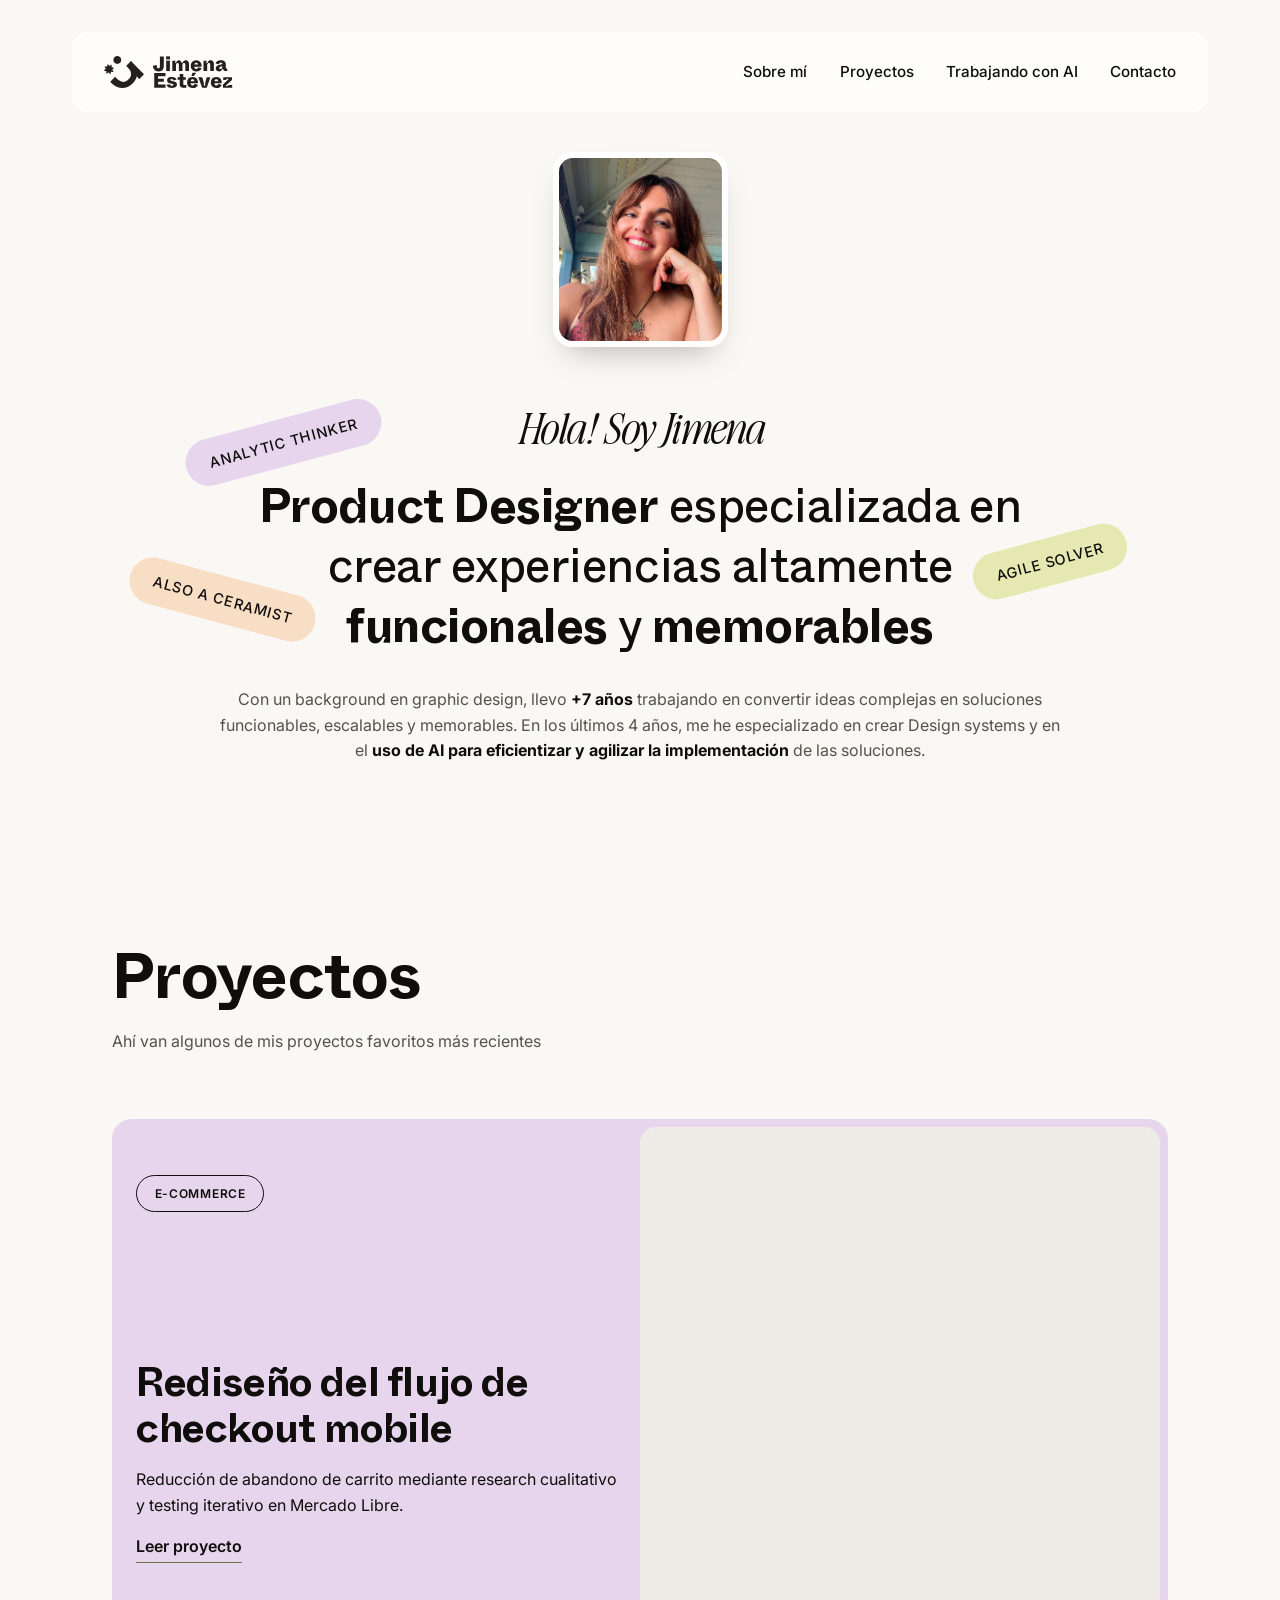
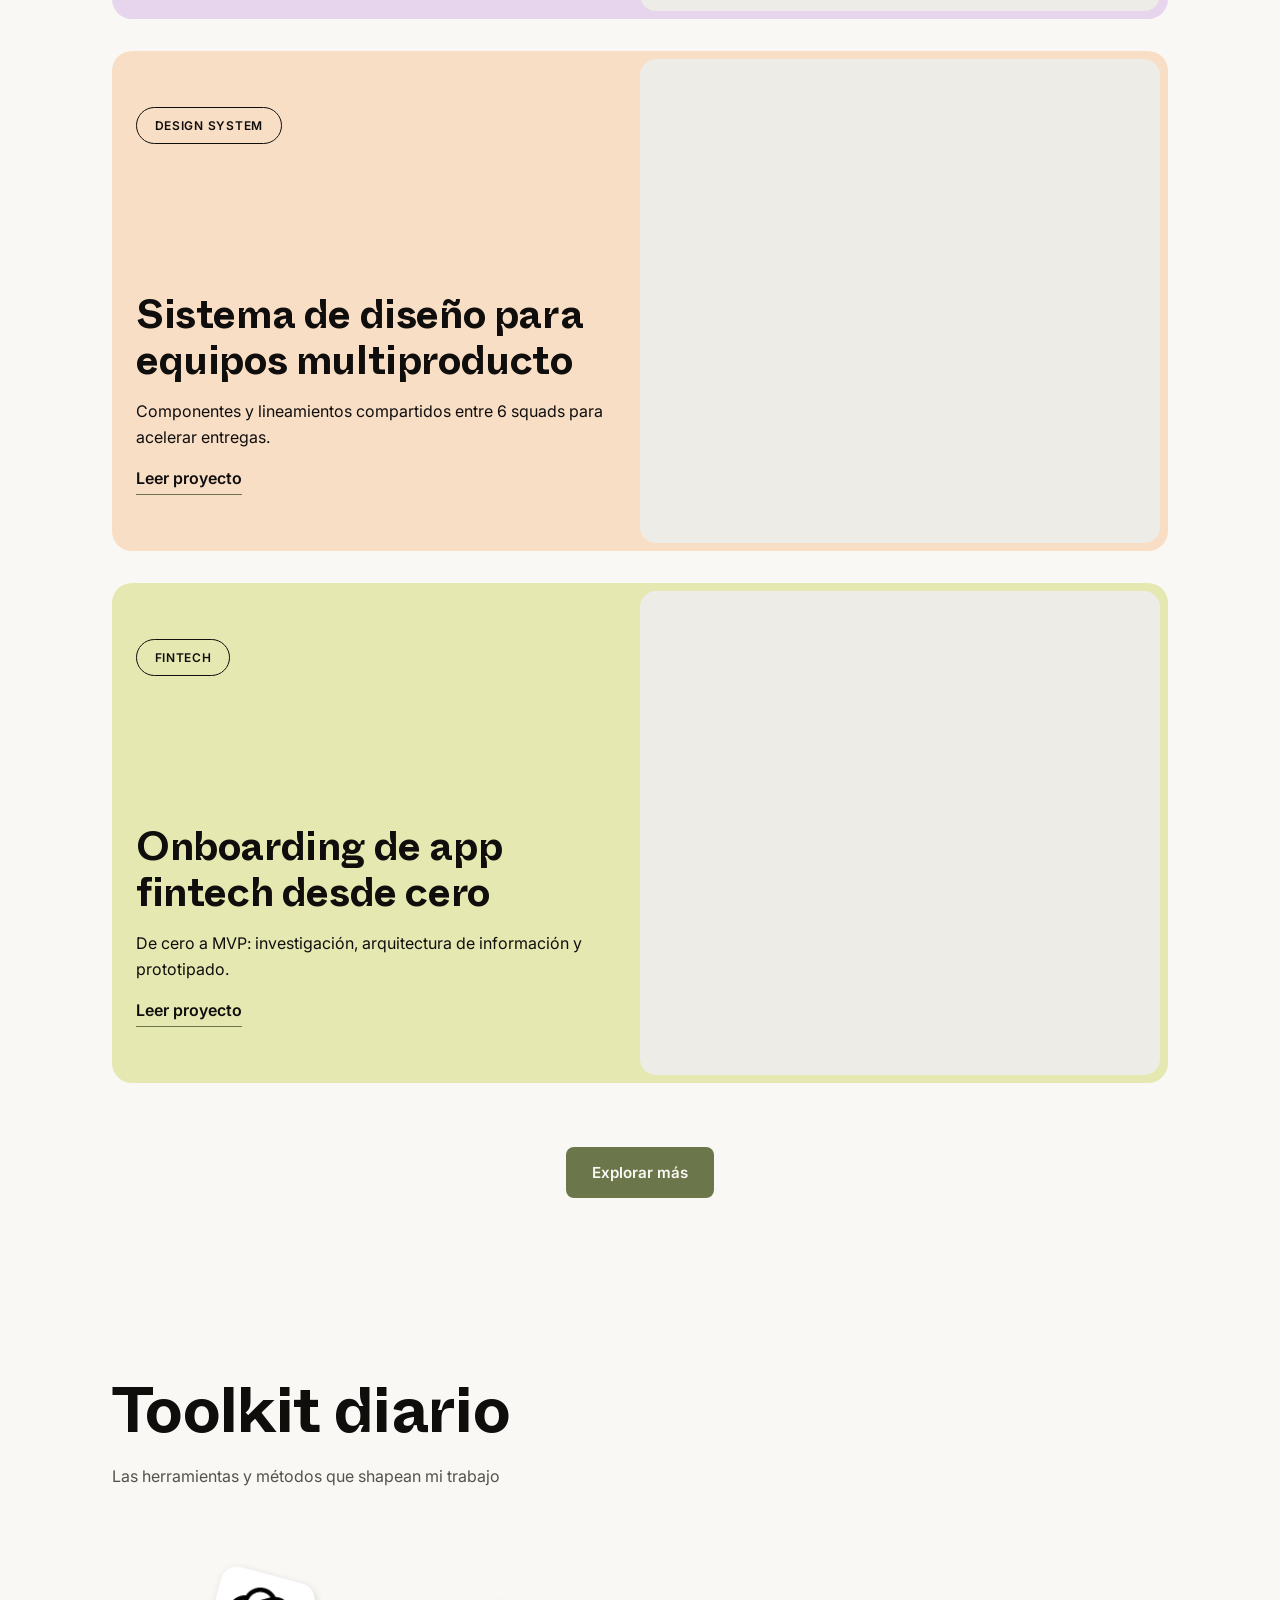
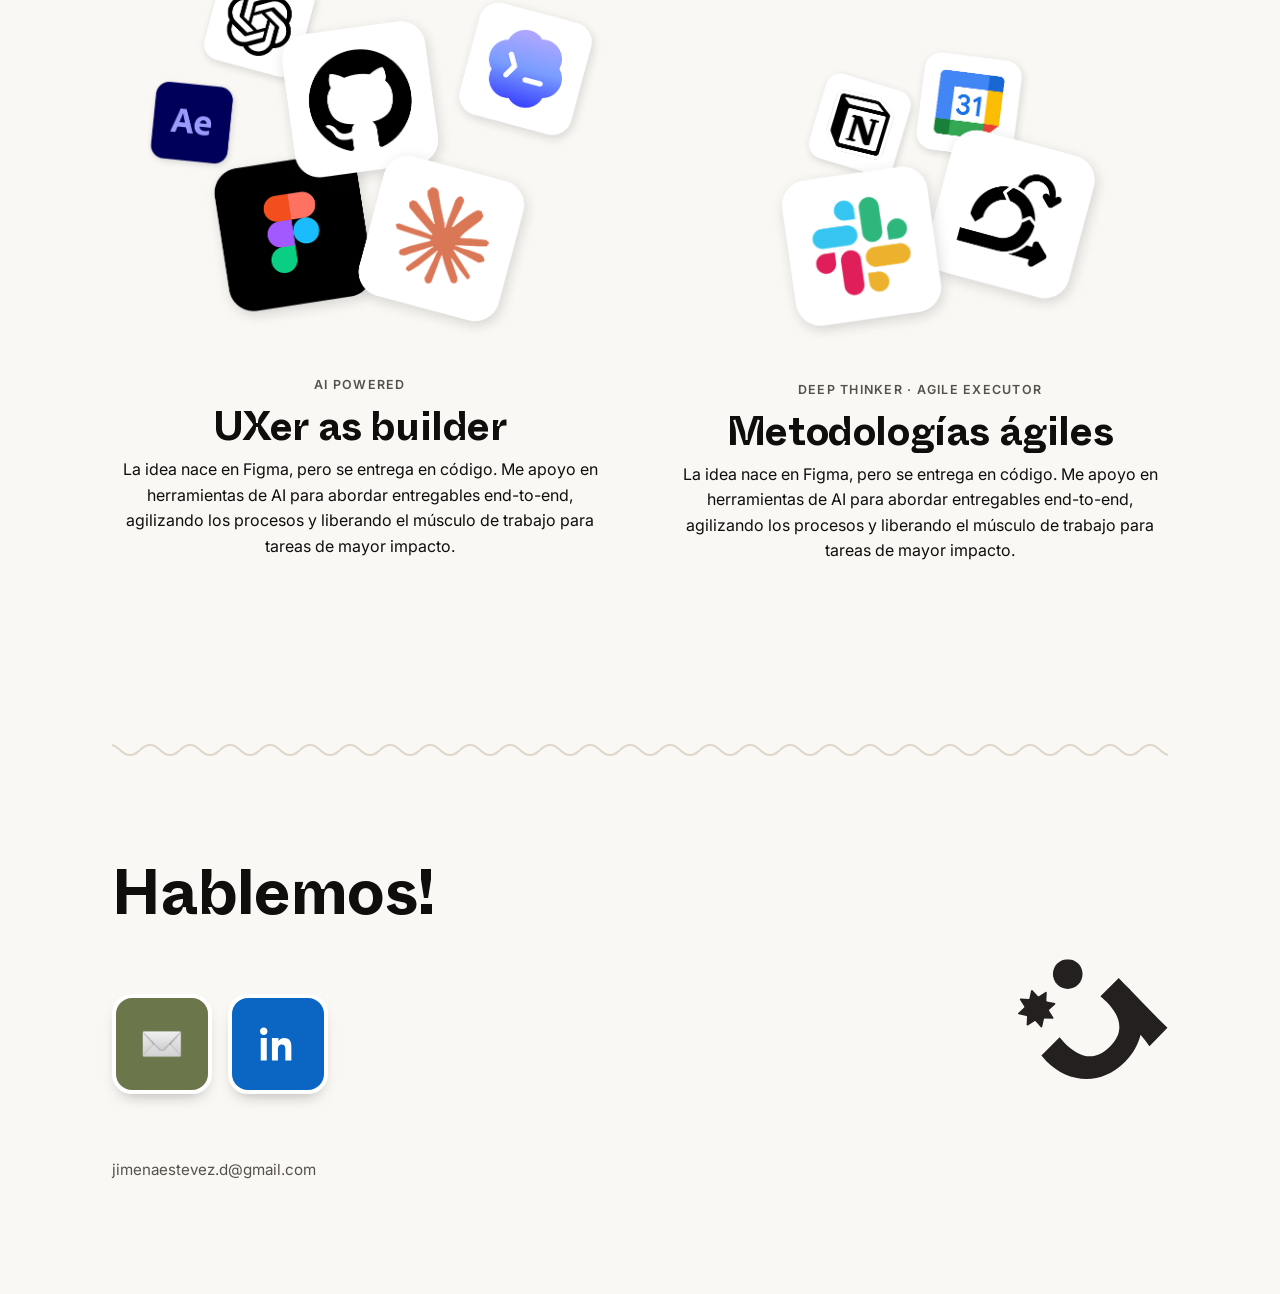
==== commit 82d1879b: "Fix mobile hero layout, nav dropdown blur, and badge positioning - Restore desktop hero to original " ====
--- a/index.html
+++ b/index.html
@@ -13,22 +13,24 @@
 </head>
 <body>
 
-  <header class="site-header">
-    <div class="nav">
-      <a href="index.html" class="nav-logo">
+  <div class="header-wrap">
+    <header class="site-header">
+      <div class="nav">
+        <a href="index.html" class="nav-logo">
         <img src="assets/images/Logo-1.svg" alt="Jimena Estévez" />
       </a>
-      <nav class="nav-links">
+        <button class="nav-toggle" aria-label="Abrir menú">
+        <span></span><span></span><span></span>
+      </button>
+      </div>
+    </header>
+    <nav class="nav-links">
         <a href="about.html" data-text="Sobre mí">Sobre mí</a>
         <a href="projects.html" data-text="Proyectos">Proyectos</a>
         <a href="ai.html" data-text="Trabajando con AI">Trabajando con AI</a>
         <a href="contact.html" data-text="Contacto">Contacto</a>
       </nav>
-      <button class="nav-toggle" aria-label="Abrir menú">
-        <span></span><span></span><span></span>
-      </button>
-    </div>
-  </header>
+  </div>
 
   <main>
     <!-- Hero -->
@@ -46,24 +48,34 @@
           </div>
         </div>
 
-        <span class="eyebrow hero-eyebrow">Hola! Soy Jimena</span>
+        <div class="hero-content">
+          <div class="hero-text">
+            <span class="eyebrow hero-eyebrow">Hola! Soy Jimena</span>
 
-        <div class="hero-headline-wrap">
-          <span class="badge-pill badge-1">Analytic thinker</span>
-          <span class="badge-pill badge-2">Agile solver</span>
-          <span class="badge-pill badge-3">Also a ceramist</span>
-          <h1 class="hero-headline">
-            <strong>Product Designer</strong> especializada en crear experiencias altamente <strong>funcionales</strong> y <strong>memorables</strong>
-          </h1>
+            <div class="hero-headline-wrap">
+              <span class="badge-pill badge-1 badge-scatter">Analytic thinker</span>
+              <span class="badge-pill badge-2 badge-scatter">Agile solver</span>
+              <span class="badge-pill badge-3 badge-scatter">Also a ceramist</span>
+              <h1 class="hero-headline">
+                <strong>Product Designer</strong> especializada en crear experiencias altamente <strong>funcionales</strong> y <strong>memorables</strong>
+              </h1>
+            </div>
+
+            <p class="hero-copy">
+              Con un background en graphic design, llevo <strong>+7 años</strong> trabajando en
+              convertir ideas complejas en soluciones funcionables, escalables y memorables. En los
+              últimos 4 años, me he especializado en crear Design systems y en el
+              <strong>uso de AI para eficientizar y agilizar la implementación</strong> de las
+              soluciones.
+            </p>
+          </div>
+
+          <div class="hero-badges">
+            <span class="badge-pill badge-1">Analytic thinker</span>
+            <span class="badge-pill badge-2">Agile solver</span>
+            <span class="badge-pill badge-3">Also a ceramist</span>
+          </div>
         </div>
-
-        <p class="hero-copy">
-          Con un background en graphic design, llevo <strong>+7 años</strong> trabajando en
-          convertir ideas complejas en soluciones funcionables, escalables y memorables. En los
-          últimos 4 años, me he especializado en crear Design systems y en el
-          <strong>uso de AI para eficientizar y agilizar la implementación</strong> de las
-          soluciones.
-        </p>
       </div>
     </section>
 
--- a/css/styles.css
+++ b/css/styles.css
@@ -216,6 +216,10 @@
 }
 
 /* ---- Header / Navegación ---- */
+.header-wrap {
+  position: relative;
+}
+
 .site-header {
   position: sticky;
   top: 32px;
@@ -223,6 +227,7 @@
   margin: 32px 72px 0;
   border-radius: 16px;
   background-color: rgba(255, 255, 255, 0.7);
+  -webkit-backdrop-filter: blur(8px);
   backdrop-filter: blur(8px);
 }
 
@@ -244,6 +249,11 @@
 }
 
 .nav-links {
+  position: absolute;
+  top: 50%;
+  right: 104px;
+  transform: translateY(-50%);
+  z-index: 100;
   display: flex;
   align-items: center;
   gap: var(--space-md);
@@ -293,6 +303,15 @@
   padding-top: 40px;
   padding-bottom: var(--space-lg);
   text-align: center;
+}
+
+.hero-content {
+  max-width: 850px;
+  margin: 0 auto;
+}
+
+.hero-badges {
+  display: none;
 }
 
 .hero-actions {
@@ -351,13 +370,11 @@
   z-index: 2;
 }
 
-.hero-photo-group:hover .hero-photo-side.left,
 .hero-photo-group.expanded .hero-photo-side.left {
   opacity: 1;
   transform: translate(-120px, 52px) rotate(-15deg) scale(1);
 }
 
-.hero-photo-group:hover .hero-photo-side.right,
 .hero-photo-group.expanded .hero-photo-side.right {
   opacity: 1;
   transform: translate(120px, 52px) rotate(15deg) scale(1);
@@ -393,7 +410,6 @@
 }
 
 .badge-pill {
-  position: absolute;
   display: inline-block;
   padding: 12px 24px;
   border-radius: 999px;
@@ -406,23 +422,36 @@
 }
 
 .badge-1 {
+  background-color: var(--color-lilac);
+}
+
+.badge-2 {
+  background-color: var(--color-lime);
+}
+
+.badge-3 {
+  background-color: var(--color-peach);
+}
+
+.badge-scatter {
+  position: absolute;
+}
+
+.badge-scatter.badge-1 {
   top: -3.5rem;
   left: -2rem;
-  background-color: var(--color-lilac);
   transform: rotate(-15deg);
 }
 
-.badge-2 {
+.badge-scatter.badge-2 {
   top: 35%;
   right: -4rem;
-  background-color: var(--color-lime);
   transform: rotate(-15deg);
 }
 
-.badge-3 {
+.badge-scatter.badge-3 {
   bottom: 2rem;
   left: -5.5rem;
-  background-color: var(--color-peach);
   transform: rotate(15deg);
 }
 
@@ -1033,19 +1062,21 @@
   .nav-links {
     position: absolute;
     top: 100%;
-    left: 0;
-    right: 0;
-    background-color: var(--color-bg);
+    left: 16px;
+    right: 16px;
     flex-direction: column;
     align-items: flex-start;
     padding: var(--space-md);
     gap: var(--space-sm);
-    border-bottom: 1px solid var(--color-line);
-    transform: translateY(-150%);
-    transition: transform 0.25s ease;
+    opacity: 0;
+    visibility: hidden;
+    transform: translateY(-8px);
+    transition: opacity 0.2s ease, transform 0.2s ease, visibility 0.2s;
   }
 
   .nav-links.open {
+    opacity: 1;
+    visibility: visible;
     transform: translateY(0);
   }
 
@@ -1089,43 +1120,67 @@
 
   .site-header {
     margin: 16px;
+    top: 16px;
   }
 
   .nav-links {
     top: calc(100% + 12px);
     background-color: rgba(255, 255, 255, 0.7);
+    -webkit-backdrop-filter: blur(8px);
     backdrop-filter: blur(8px);
     border-radius: 16px;
-    border-bottom: none;
-  }
-
-  .badge-pill {
+  }
+
+  .hero {
+    text-align: left;
+  }
+
+  .hero-content {
+    display: flex;
+    align-items: flex-start;
+    justify-content: space-between;
+    gap: 1.5rem;
+    max-width: none;
+  }
+
+  .hero-text {
+    flex: 1;
+    min-width: 0;
+  }
+
+  .hero-eyebrow,
+  .hero-headline-wrap,
+  .hero-copy {
+    text-align: left;
+    max-width: none;
+    margin-left: 0;
+    margin-right: 0;
+  }
+
+  .badge-scatter {
+    display: none;
+  }
+
+  .hero-badges {
+    display: flex;
+    flex-direction: column;
+    align-items: flex-start;
+    gap: 0.75rem;
+    flex-shrink: 0;
+    padding-top: 0.5rem;
+  }
+
+  .hero-badges .badge-pill {
     font-size: 0.78rem;
     padding: 10px 20px;
   }
 
-  .badge-1 {
-    top: -4.5rem;
-    left: 0;
-    right: auto;
-    bottom: auto;
-    transform: rotate(-18deg);
-  }
-
-  .badge-2 {
-    top: -4.5rem;
-    right: 0;
-    left: auto;
-    bottom: auto;
-    transform: rotate(18deg);
-  }
-
-  .badge-3 {
-    top: -0.5rem;
-    left: -4rem;
-    right: auto;
-    bottom: auto;
-    transform: rotate(15deg);
+  .toolkit-item {
+    text-align: left;
+  }
+
+  .toolkit-item p {
+    margin: 0.5rem 0 0;
   }
 
   .footer-cta-inner {
@@ -1147,47 +1202,23 @@
     grid-template-columns: 1fr;
   }
 
+  .wrapper {
+    padding: 0 16px;
+  }
+
   .toolkit-grid {
     grid-template-columns: 1fr;
-    margin-left: calc(-1 * var(--space-md));
-    margin-right: calc(-1 * var(--space-md));
+    margin-left: -16px;
+    margin-right: -16px;
   }
 
   .toolkit-item {
-    padding: 0 var(--space-md);
-  }
-
-  .hero-headline-wrap {
-    padding: 0 1.5rem;
+    padding: 0 16px;
   }
 
   .badge-pill {
     font-size: 0.6rem;
     padding: 6px 14px;
-  }
-
-  .badge-1 {
-    top: -6rem;
-    left: 2rem;
-    right: auto;
-    bottom: auto;
-    transform: rotate(-20deg);
-  }
-
-  .badge-2 {
-    top: -6rem;
-    right: 2rem;
-    left: auto;
-    bottom: auto;
-    transform: rotate(20deg);
-  }
-
-  .badge-3 {
-    top: -1rem;
-    left: -2rem;
-    right: auto;
-    bottom: auto;
-    transform: rotate(15deg);
   }
 
   .case-nav {
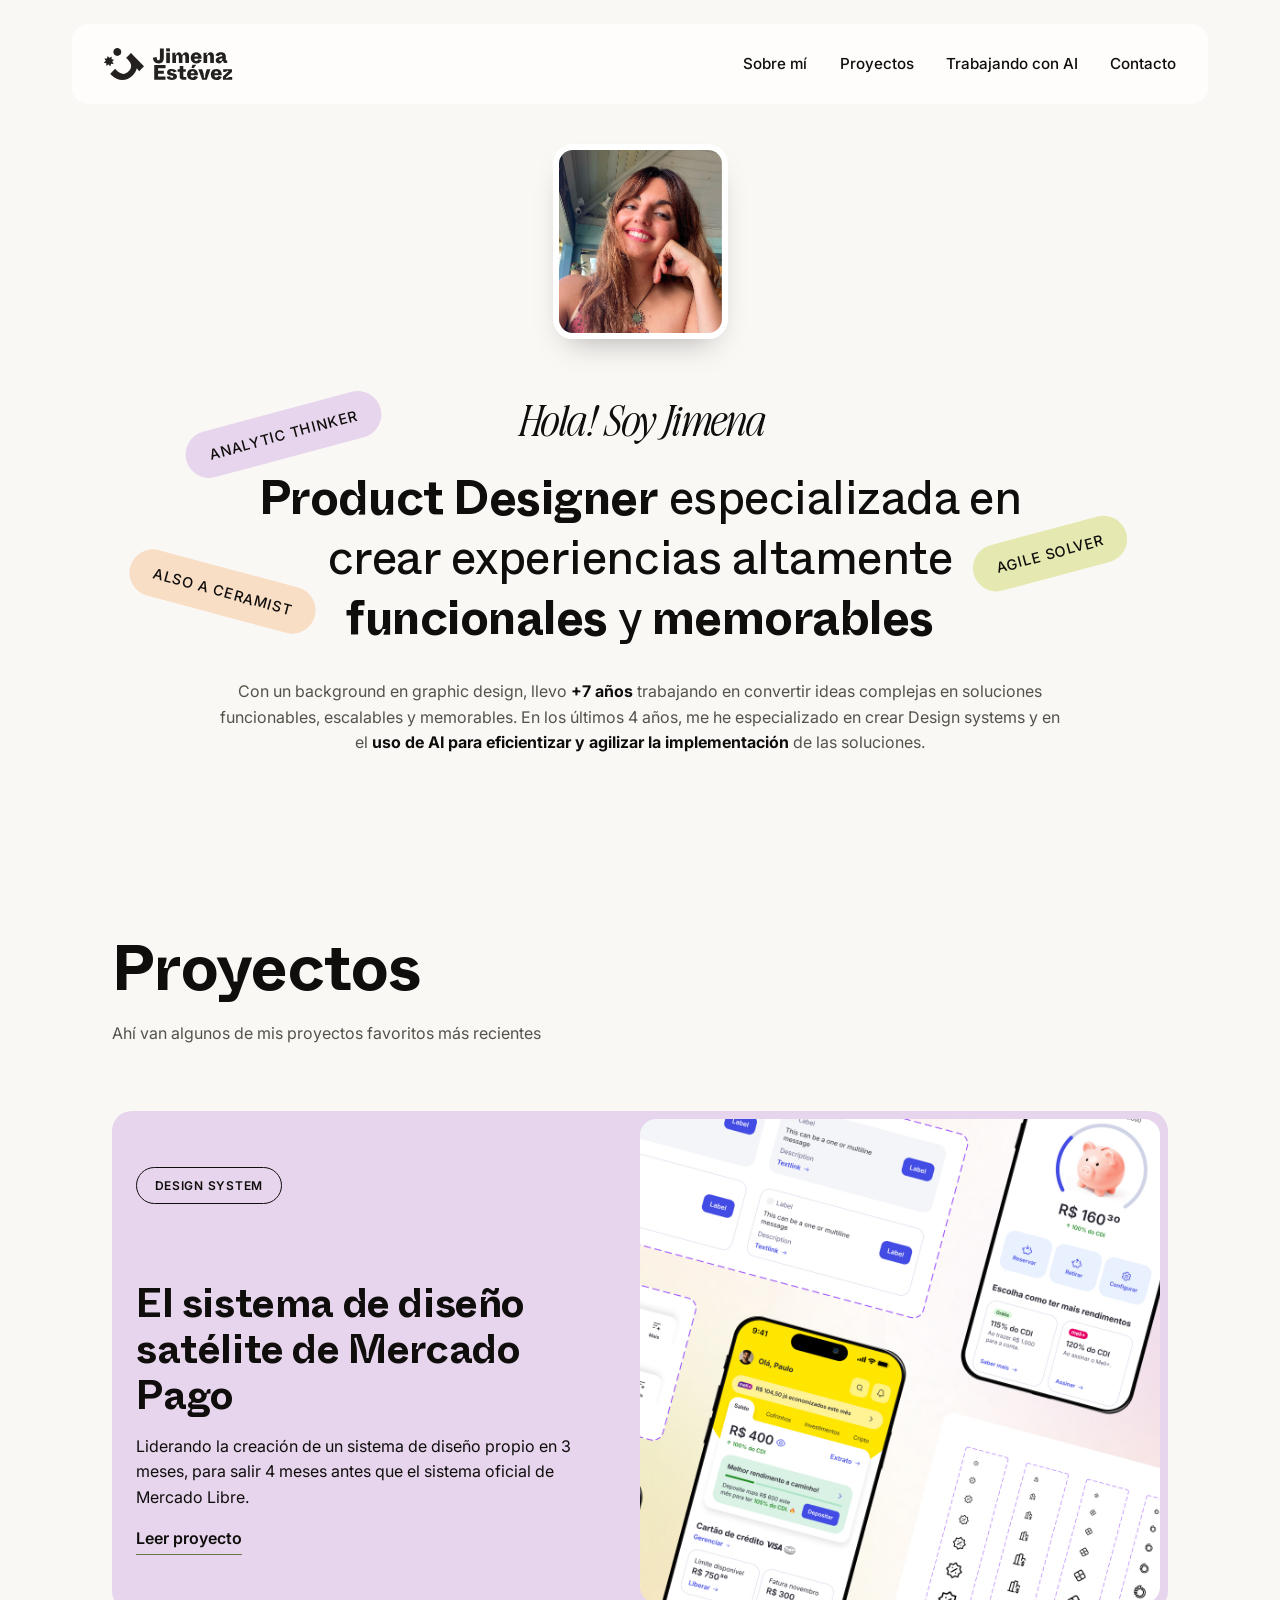
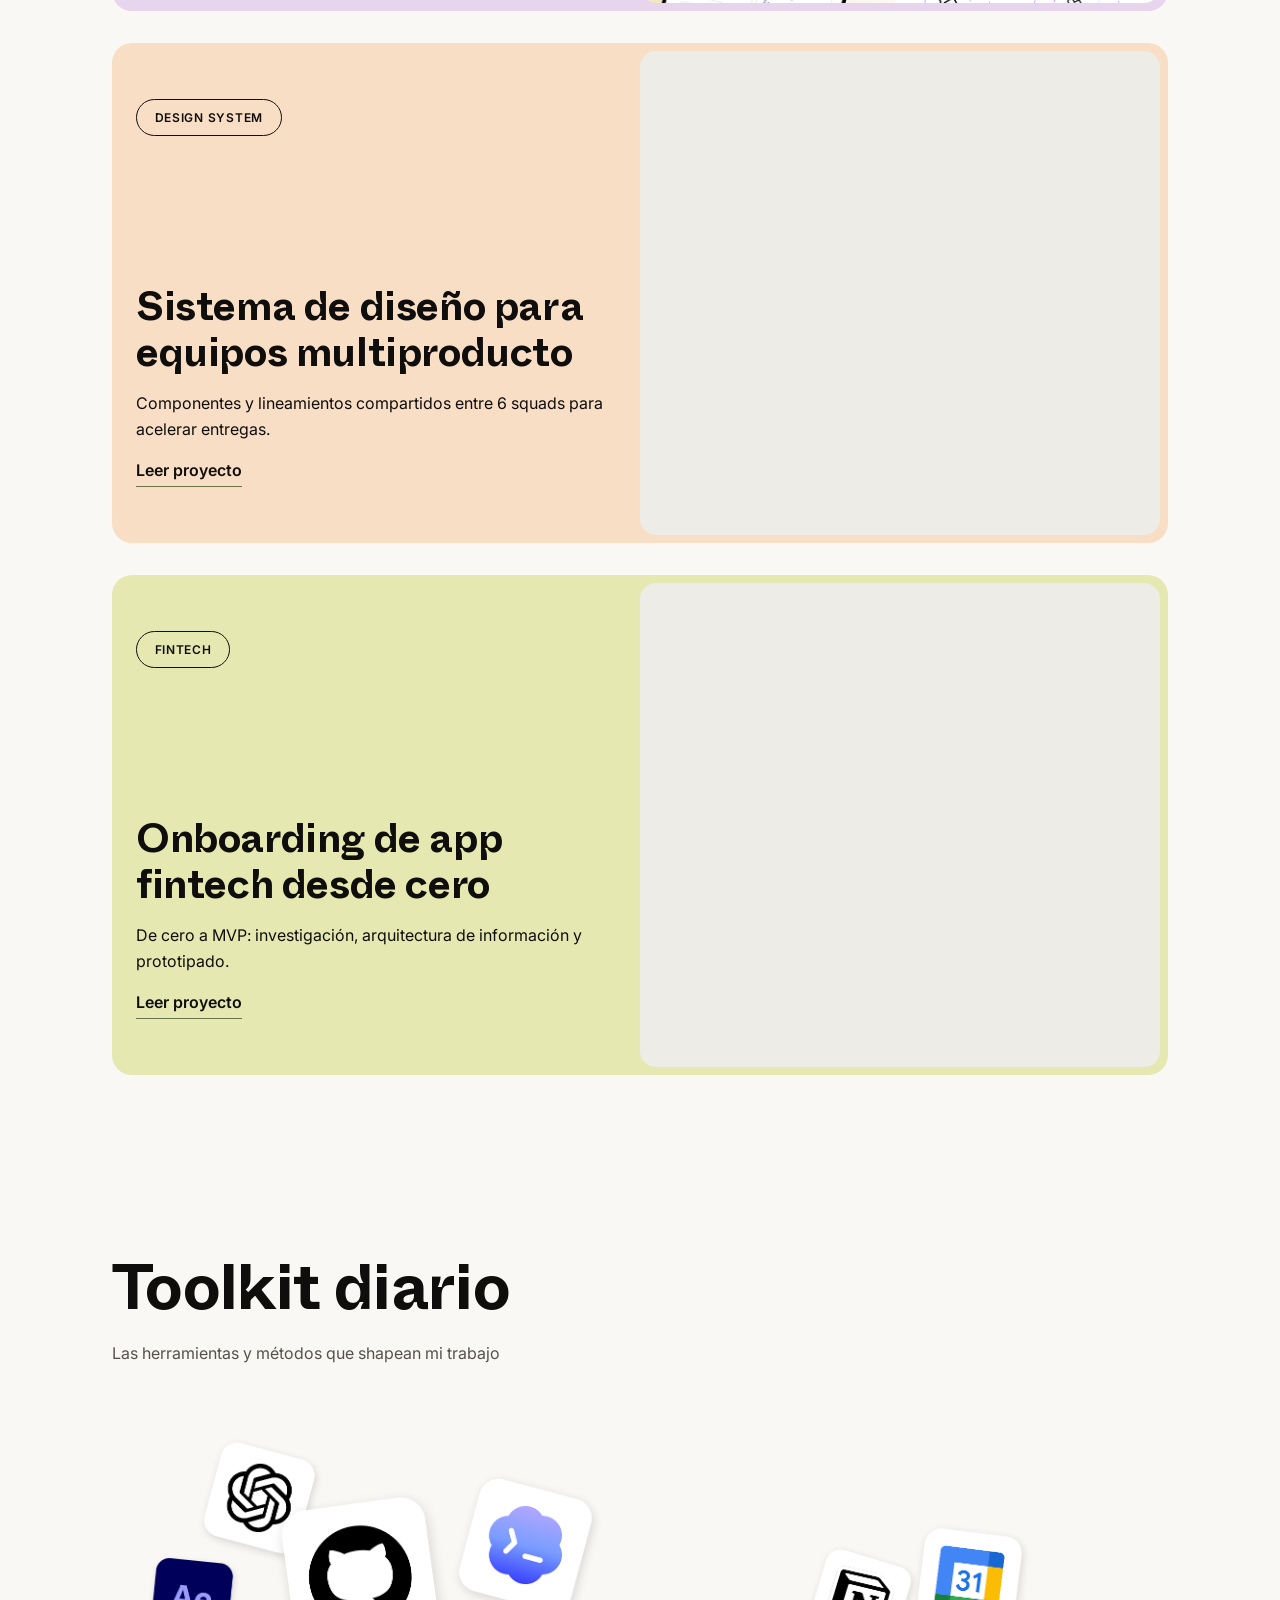
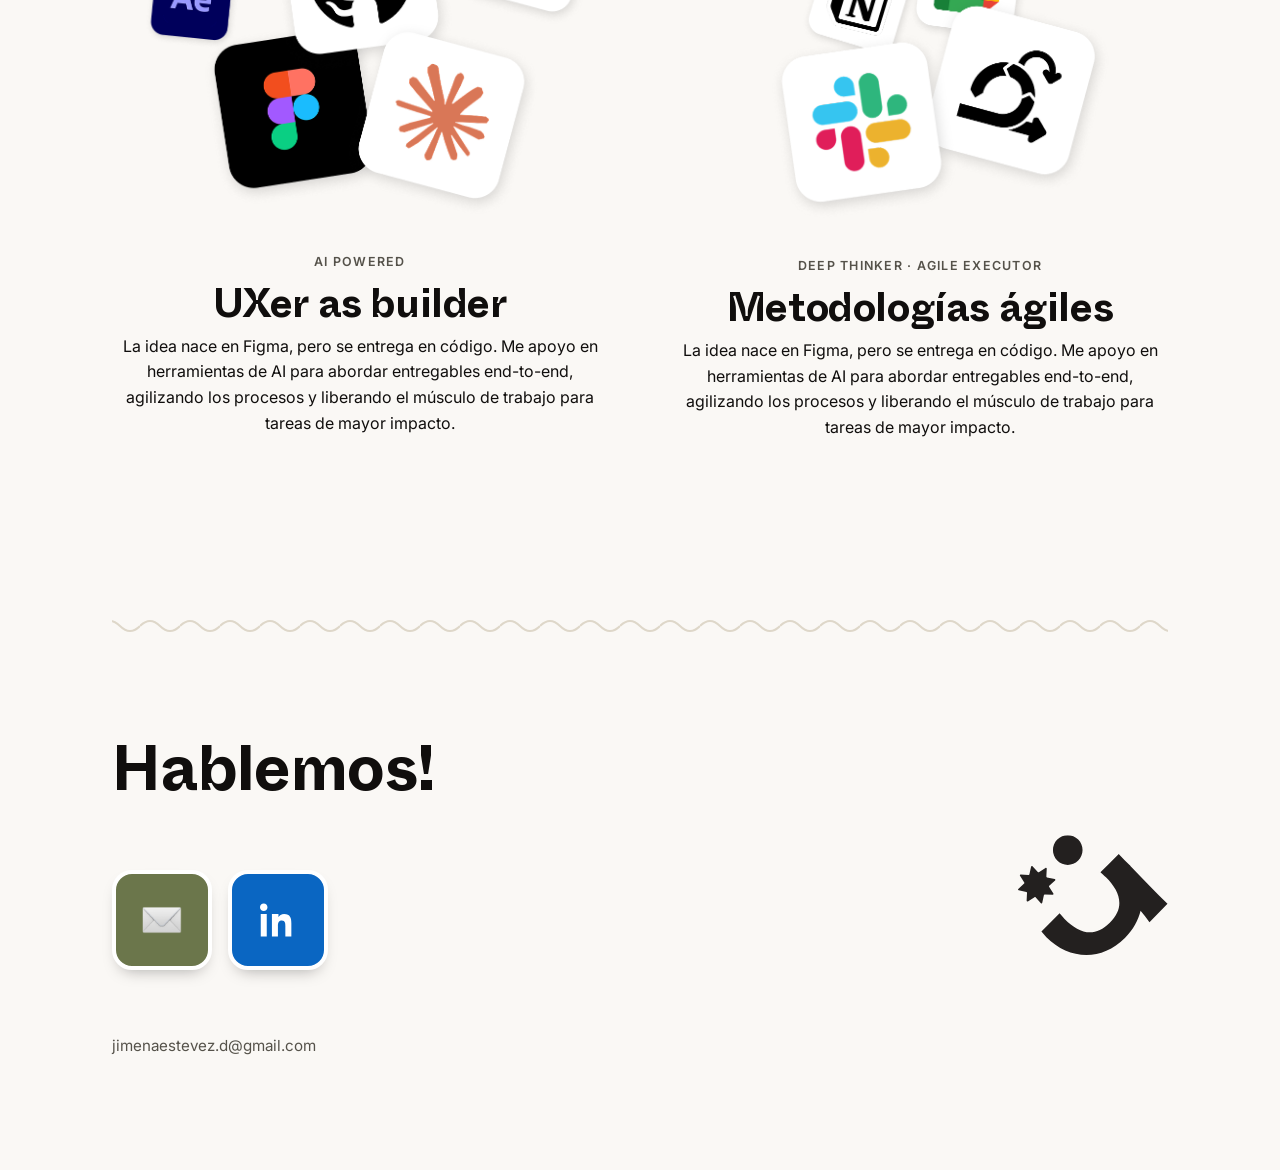
==== commit afd23512: "Add Mercado Pago case study content and redesign case study layout Writes the real Mercado Pago desi" ====
--- a/index.html
+++ b/index.html
@@ -26,7 +26,7 @@
     </header>
     <nav class="nav-links">
         <a href="about.html" data-text="Sobre mí">Sobre mí</a>
-        <a href="projects.html" data-text="Proyectos">Proyectos</a>
+        <a href="#proyectos" data-text="Proyectos">Proyectos</a>
         <a href="ai.html" data-text="Trabajando con AI">Trabajando con AI</a>
         <a href="contact.html" data-text="Contacto">Contacto</a>
       </nav>
@@ -80,45 +80,43 @@
     </section>
 
     <!-- Proyectos -->
-    <section class="section-projects">
+    <section class="section-projects" id="proyectos">
       <div class="wrapper">
         <h2>Proyectos</h2>
         <p class="section-subtitle">Ahí van algunos de mis proyectos favoritos más recientes</p>
 
         <div class="featured-project-list">
-          <article class="featured-project-card" style="--panel:#e6d5ec;">
+          <a href="proyecto-01.html" class="featured-project-card" style="--panel:#e6d5ec; --panel-hover:#dac5de;">
             <div class="featured-project-info">
-              <span class="badge-outline">E-commerce</span>
-              <h3>Rediseño del flujo de checkout mobile</h3>
-              <p>Reducción de abandono de carrito mediante research cualitativo y testing iterativo en Mercado Libre.</p>
-              <a href="proyecto-01.html" class="btn-link">Leer proyecto</a>
+              <span class="badge-outline">Design System</span>
+              <h3>El sistema de diseño satélite de Mercado Pago</h3>
+              <p>Liderando la creación de un sistema de diseño propio en 3 meses, para salir 4 meses antes que el sistema oficial de Mercado Libre.</p>
+              <span class="btn-link">Leer proyecto</span>
             </div>
-            <div class="featured-project-media"></div>
-          </article>
+            <div class="featured-project-media">
+              <img src="assets/images/proyecto-01-cover.jpg" alt="Pantallas de la app de Mercado Pago rediseñadas con el nuevo sistema de diseño" />
+            </div>
+          </a>
 
-          <article class="featured-project-card" style="--panel:#f9dec6;">
+          <a href="proyecto-02.html" class="featured-project-card" style="--panel:#f9dec6; --panel-hover:#f7d4b9;">
             <div class="featured-project-info">
               <span class="badge-outline">Design System</span>
               <h3>Sistema de diseño para equipos multiproducto</h3>
               <p>Componentes y lineamientos compartidos entre 6 squads para acelerar entregas.</p>
-              <a href="proyecto-02.html" class="btn-link">Leer proyecto</a>
+              <span class="btn-link">Leer proyecto</span>
             </div>
             <div class="featured-project-media"></div>
-          </article>
+          </a>
 
-          <article class="featured-project-card" style="--panel:#e5e9b1;">
+          <a href="proyecto-03.html" class="featured-project-card" style="--panel:#e5e9b1; --panel-hover:#cbd095;">
             <div class="featured-project-info">
               <span class="badge-outline">Fintech</span>
               <h3>Onboarding de app fintech desde cero</h3>
               <p>De cero a MVP: investigación, arquitectura de información y prototipado.</p>
-              <a href="proyecto-03.html" class="btn-link">Leer proyecto</a>
+              <span class="btn-link">Leer proyecto</span>
             </div>
             <div class="featured-project-media"></div>
-          </article>
-        </div>
-
-        <div class="btn-center">
-          <a href="projects.html" class="btn btn-accent">Explorar más</a>
+          </a>
         </div>
       </div>
     </section>
--- a/css/styles.css
+++ b/css/styles.css
@@ -217,14 +217,14 @@
 
 /* ---- Header / Navegación ---- */
 .header-wrap {
-  position: relative;
+  position: sticky;
+  top: 24px;
+  z-index: 100;
+  margin-top: 24px;
 }
 
 .site-header {
-  position: sticky;
-  top: 32px;
-  z-index: 100;
-  margin: 32px 72px 0;
+  margin: 0 72px;
   border-radius: 16px;
   background-color: rgba(255, 255, 255, 0.7);
   -webkit-backdrop-filter: blur(8px);
@@ -559,11 +559,13 @@
   border-radius: 20px;
   overflow: hidden;
   background-color: var(--panel, var(--color-peach));
-  transition: filter 0.2s ease;
+  transition: background-color 0.2s ease;
+  text-decoration: none;
+  color: inherit;
 }
 
 .featured-project-card:hover {
-  filter: brightness(0.94);
+  background-color: var(--panel-hover, var(--panel, var(--color-peach)));
 }
 
 .featured-project-info {
@@ -573,6 +575,11 @@
   display: flex;
   flex-direction: column;
   gap: var(--space-sm);
+  transition: background-color 0.2s ease;
+}
+
+.featured-project-card:hover .featured-project-info {
+  background-color: var(--panel-hover, var(--panel, var(--color-peach)));
 }
 
 .badge-outline {
@@ -611,19 +618,27 @@
   transition: width 0.2s ease, opacity 0.2s ease, margin-left 0.2s ease;
 }
 
-.featured-project-info .btn-link:hover::after {
+.featured-project-card:hover .btn-link::after {
   width: 1em;
   opacity: 1;
   margin-left: 6px;
 }
 
-.featured-project-info .btn-link:hover {
+.featured-project-card:hover .btn-link {
   color: var(--color-ink);
 }
 
 .featured-project-media {
   background-color: #eeece7;
   border-radius: 16px;
+  overflow: hidden;
+}
+
+.featured-project-media img {
+  width: 100%;
+  height: 100%;
+  object-fit: cover;
+  display: block;
 }
 
 /* ---- Sección alterna ---- */
@@ -877,7 +892,38 @@
 
 /* ---- Case study ---- */
 .case-hero {
-  padding: var(--space-lg) 0 var(--space-md);
+  padding: var(--space-lg) 0 var(--space-sm);
+}
+
+.case-hero-grid {
+  display: grid;
+  grid-template-columns: 7fr 3fr;
+  gap: var(--space-lg);
+  align-items: start;
+}
+
+.case-hero-title-block {
+  max-width: 72ch;
+  margin: 0;
+  text-align: left;
+}
+
+.case-hero h1 {
+  font-size: 3.5rem;
+  font-weight: 400;
+}
+
+.case-hero h1 strong {
+  font-weight: 700;
+}
+
+.case-hero-meta-card {
+  background-color: var(--color-card);
+  border-radius: 24px;
+  padding: var(--space-md);
+  display: flex;
+  flex-direction: column;
+  gap: var(--space-md);
 }
 
 .case-meta-grid {
@@ -886,6 +932,7 @@
   gap: var(--space-md);
   padding: var(--space-md) 0;
   margin-top: var(--space-md);
+  margin-bottom: var(--space-lg);
   border-top: 1px solid var(--color-line);
   border-bottom: 1px solid var(--color-line);
 }
@@ -901,23 +948,30 @@
 
 .case-cover {
   aspect-ratio: 16 / 8;
-  border-radius: var(--radius);
-  margin: var(--space-lg) 0;
+  border-radius: 24px;
+  margin: var(--space-md) 0 var(--space-lg);
   background-color: var(--thumb, var(--color-peach));
-  display: flex;
-  align-items: center;
-  justify-content: center;
-  color: var(--color-ink);
-  font-family: var(--font-display);
-  font-weight: 700;
+  overflow: hidden;
+}
+
+.case-cover img {
+  width: 100%;
+  height: 100%;
+  object-fit: cover;
+  display: block;
 }
 
 .case-block {
-  max-width: 72ch;
+  max-width: 68ch;
   margin: 0 auto var(--space-lg);
 }
 
+.case-block p {
+  max-width: 68ch;
+}
+
 .case-block h2 {
+  font-size: 40px;
   margin-bottom: var(--space-sm);
 }
 
@@ -926,18 +980,32 @@
   margin-top: var(--space-sm);
 }
 
+.case-block ul {
+  padding-left: 20px;
+}
+
+.case-block ul + p {
+  margin-top: var(--space-md);
+}
+
 .case-block ul li {
   color: var(--color-ink-soft);
-  padding-left: 1.2rem;
+  padding-left: 2.75rem;
   position: relative;
   margin-bottom: 0.4rem;
 }
 
 .case-block ul li::before {
-  content: '—';
+  content: '';
   position: absolute;
   left: 0;
-  color: var(--color-accent);
+  top: 0.5rem;
+  width: 32px;
+  height: 10px;
+  background-image: url('../assets/images/arrow-bullet-lilac.svg');
+  background-size: contain;
+  background-repeat: no-repeat;
+  background-position: center;
 }
 
 .case-image-row {
@@ -946,6 +1014,55 @@
   gap: var(--space-md);
   max-width: 900px;
   margin: 0 auto var(--space-lg);
+}
+
+.case-results-grid {
+  display: grid;
+  grid-template-columns: 1fr 1fr;
+  gap: var(--space-md);
+  max-width: 68ch;
+  margin: 0 auto var(--space-lg);
+}
+
+.case-result-card {
+  border: 16px solid var(--panel, var(--color-peach));
+  border-radius: 28px;
+  background-color: var(--color-card);
+  padding: 24px;
+  min-height: 254px;
+  display: flex;
+  flex-direction: column;
+  align-items: center;
+  justify-content: center;
+  text-align: center;
+}
+
+.case-result-card > * + * {
+  margin-top: 1rem;
+}
+
+.case-stat-caption.tight + .case-stat {
+  margin-top: 0;
+}
+
+.case-stat {
+  font-family: var(--font-accent);
+  font-style: italic;
+  font-weight: 400;
+  font-size: 4rem;
+  line-height: 1;
+  color: var(--color-ink);
+  max-width: none;
+}
+
+.case-stat-caption {
+  font-family: var(--font-body);
+  color: var(--color-ink-soft);
+  max-width: 30ch;
+}
+
+.case-stat-caption strong {
+  color: var(--color-ink);
 }
 
 .case-image {
@@ -1102,6 +1219,10 @@
     grid-template-columns: repeat(2, 1fr);
   }
 
+  .case-hero-grid {
+    grid-template-columns: 1fr;
+  }
+
   .featured-project-card {
     grid-template-columns: 1fr;
     height: auto;
@@ -1118,9 +1239,13 @@
     min-height: 220px;
   }
 
+  .header-wrap {
+    top: 16px;
+    margin-top: 16px;
+  }
+
   .site-header {
-    margin: 16px;
-    top: 16px;
+    margin: 0 16px;
   }
 
   .nav-links {
@@ -1198,7 +1323,8 @@
   .project-grid,
   .skills-grid,
   .case-meta-grid,
-  .case-image-row {
+  .case-image-row,
+  .case-results-grid {
     grid-template-columns: 1fr;
   }
 
